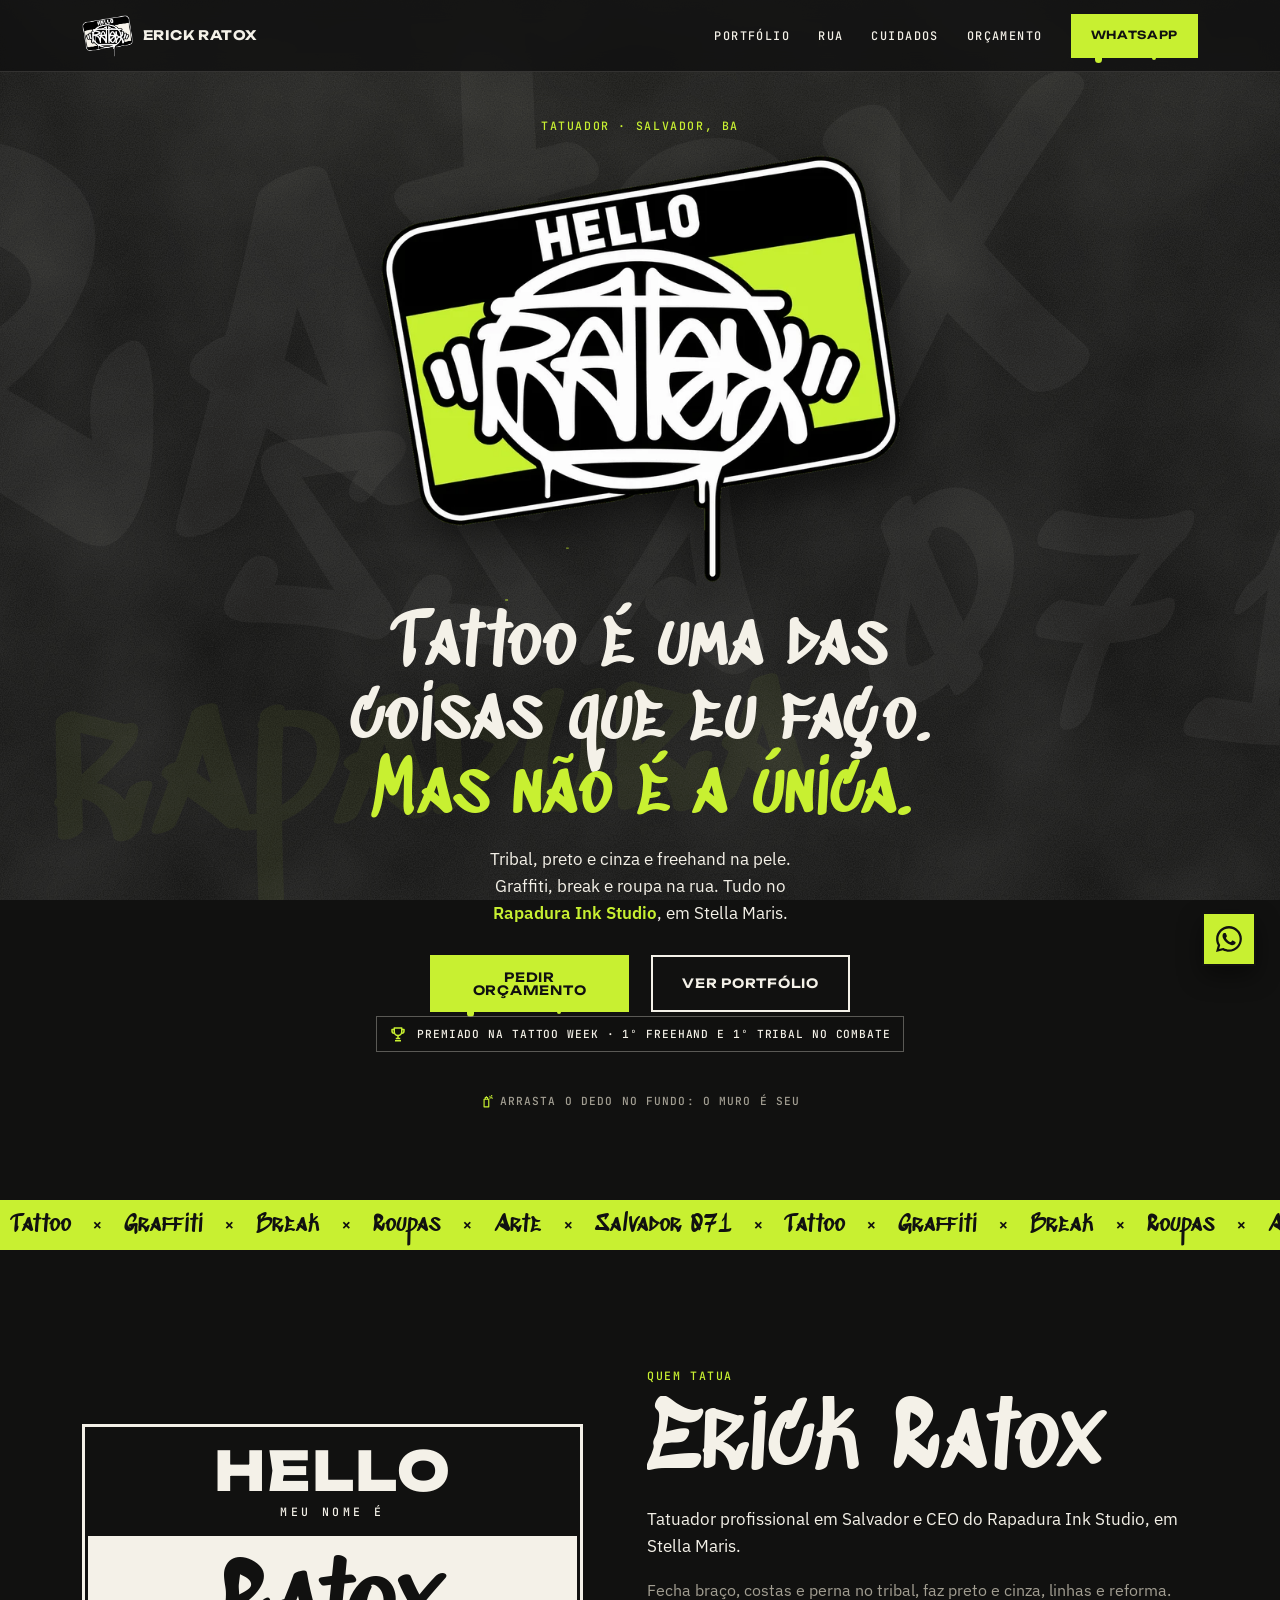
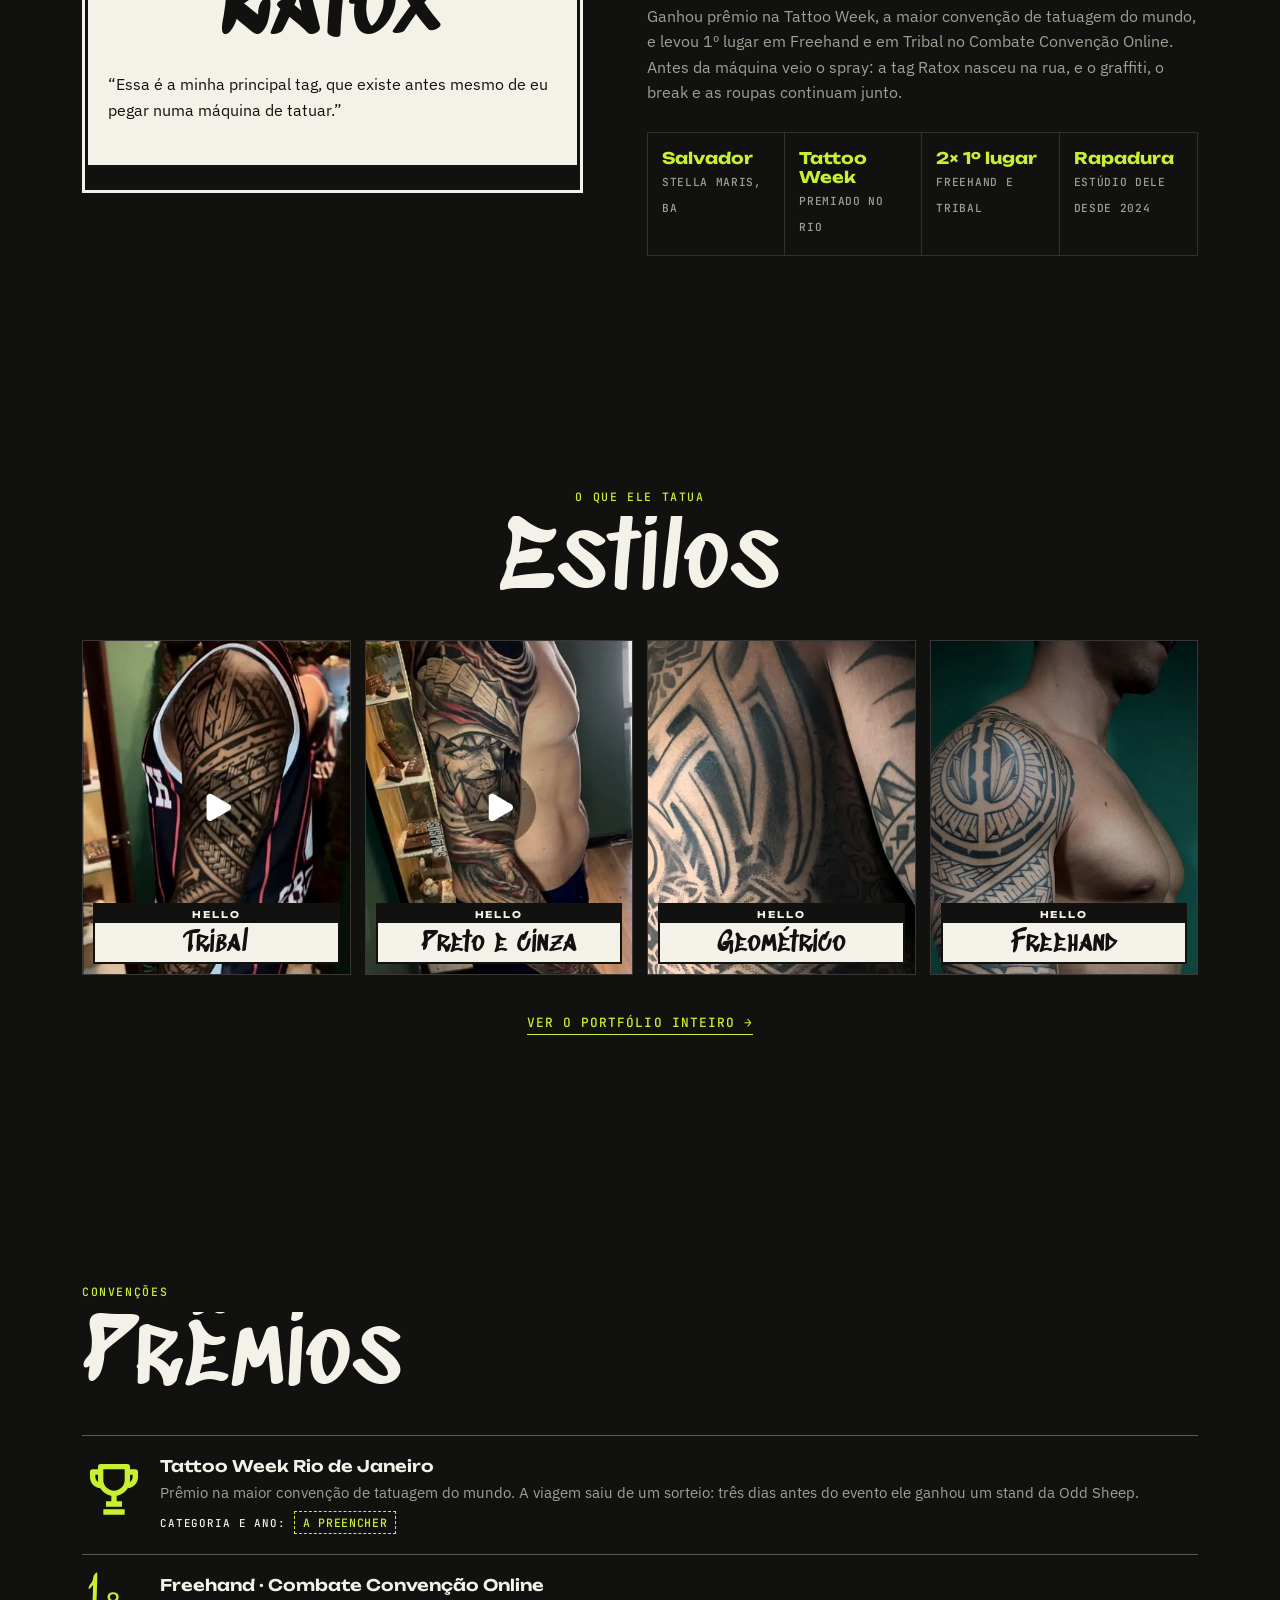
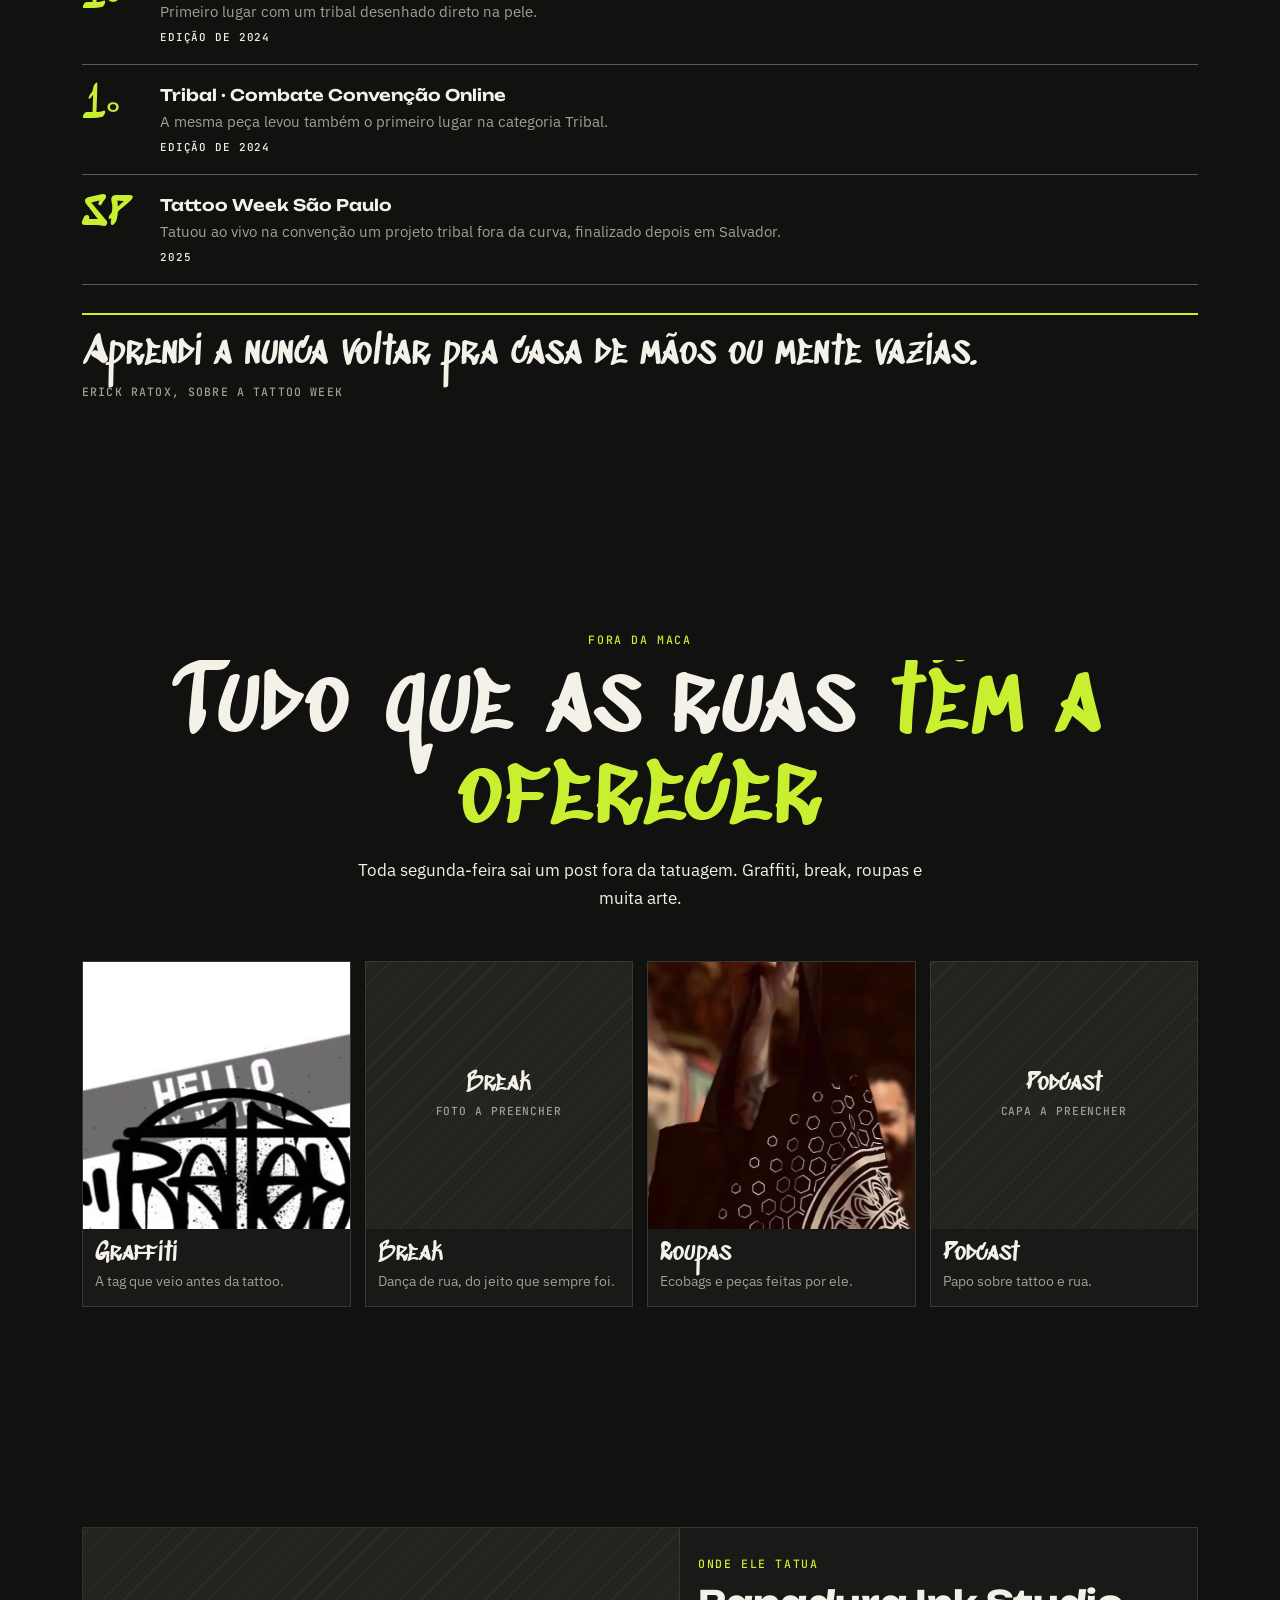
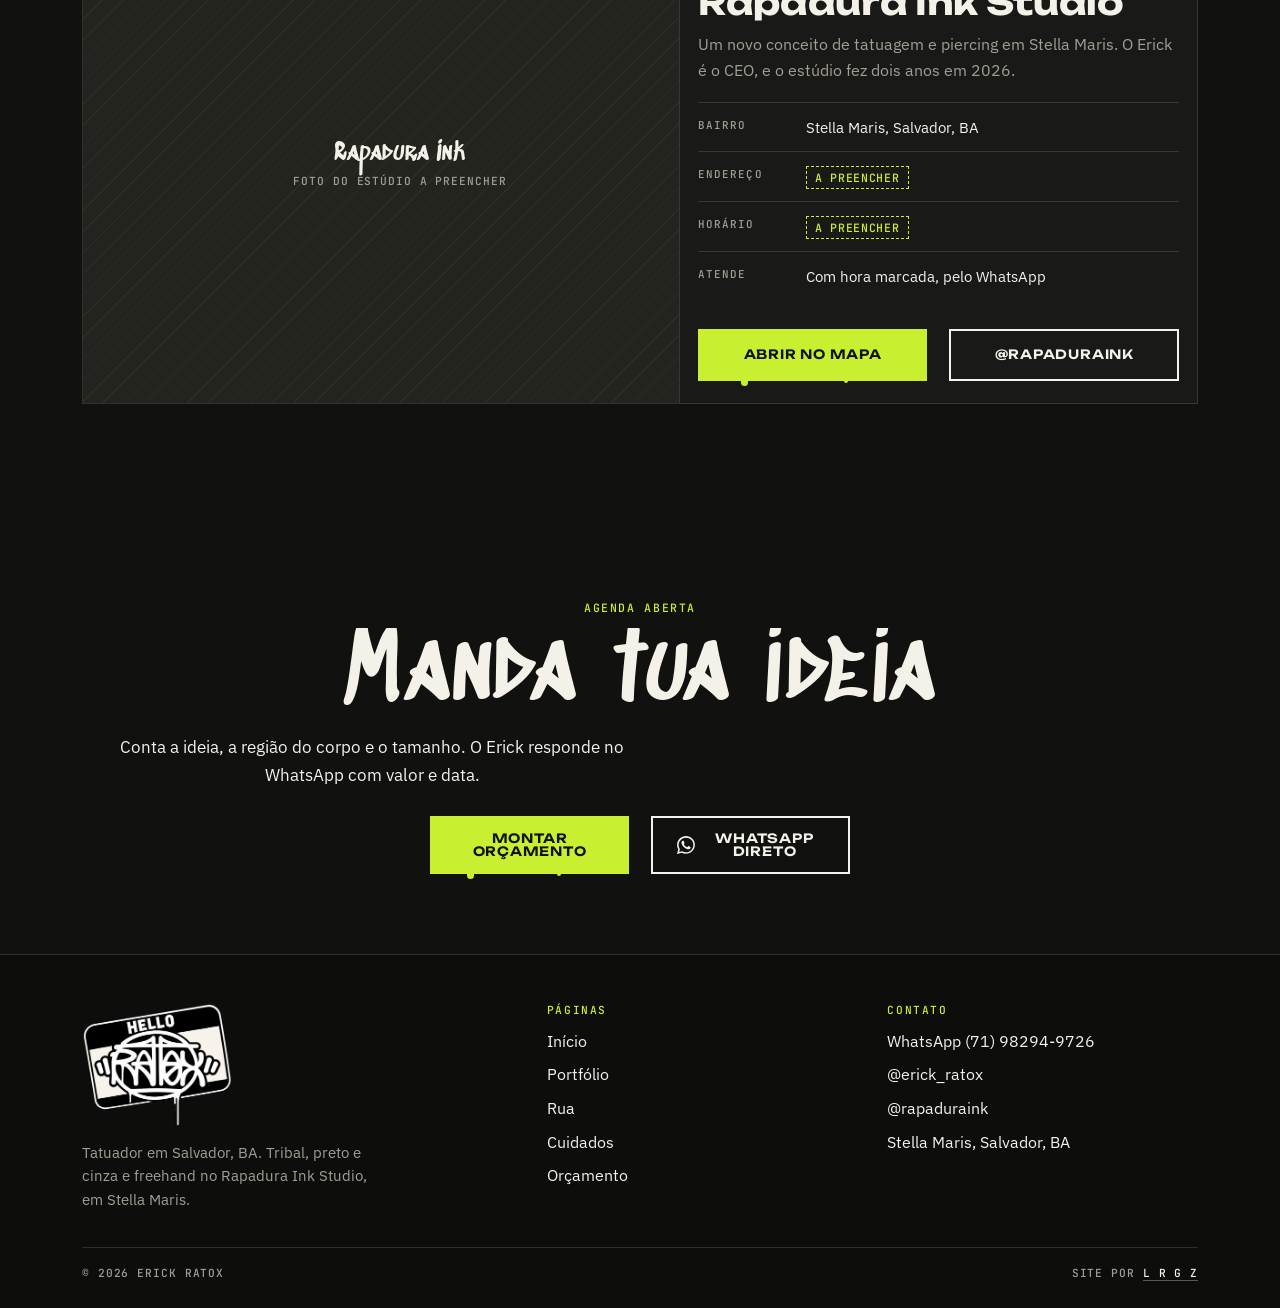
==== index.html @ e97fbb16 "Prévia do site do Erick Ratox Identidade street (asfalto, cal e verde-ácido), logo Hello Ratox em ad" ====
<!DOCTYPE html>
<html lang="pt-BR">
<head>
  <meta charset="UTF-8">
  <meta name="viewport" content="width=device-width, initial-scale=1, viewport-fit=cover">
  <title>Erick Ratox | Tatuador em Salvador, BA</title>
  <meta name="description" content="Erick Ratox tatua tribal, preto e cinza e freehand no Rapadura Ink Studio, em Stella Maris, Salvador. Premiado na Tattoo Week. Graffiti, break e roupas também.">
  <meta name="theme-color" content="#111110">
  <link rel="canonical" href="https://azeugral.github.io/erick-ratox/">
  <meta property="og:type" content="website">
  <meta property="og:title" content="Erick Ratox | Tatuador em Salvador, BA">
  <meta property="og:description" content="Erick Ratox tatua tribal, preto e cinza e freehand no Rapadura Ink Studio, em Stella Maris, Salvador. Premiado na Tattoo Week. Graffiti, break e roupas também.">
  <meta property="og:url" content="https://azeugral.github.io/erick-ratox/">
  <meta property="og:image" content="https://azeugral.github.io/erick-ratox/assets/img/og.jpg">
  <meta property="og:locale" content="pt_BR">
  <meta name="twitter:card" content="summary_large_image">
  <link rel="icon" href="favicon.ico" sizes="any">
  <link rel="icon" href="favicon-32.png" type="image/png" sizes="32x32">
  <link rel="apple-touch-icon" href="apple-touch-icon.png">
  <link rel="manifest" href="manifest.webmanifest">
  <link rel="preconnect" href="https://fonts.googleapis.com">
  <link rel="preconnect" href="https://fonts.gstatic.com" crossorigin>
  <link href="https://fonts.googleapis.com/css2?family=Sedgwick+Ave+Display&family=Unbounded:wght@600;700;800&family=IBM+Plex+Sans:wght@400;500;600&family=JetBrains+Mono:wght@500;700&display=swap" rel="stylesheet">
  <link rel="stylesheet" href="css/style.css?v=20261008">
  <script type="application/ld+json">
  {
    "@context": "https://schema.org",
    "@type": "TattooParlor",
    "name": "Erick Ratox",
    "description": "Tatuador em Salvador, BA. Tribal, preto e cinza, linhas e freehand. Premiado na Tattoo Week.",
    "url": "https://azeugral.github.io/erick-ratox/",
    "image": "https://azeugral.github.io/erick-ratox/assets/img/og.jpg",
    "telephone": "+55 71 98294-9726",
    "address": { "@type": "PostalAddress", "addressLocality": "Salvador", "addressRegion": "BA", "addressCountry": "BR", "streetAddress": "Stella Maris" },
    "areaServed": "Salvador",
    "priceRange": "$$",
    "knowsAbout": ["tatuagem tribal", "tatuagem preto e cinza", "tatuagem freehand", "graffiti"],
    "sameAs": ["https://www.instagram.com/erick_ratox/", "https://www.instagram.com/rapaduraink/"]
  }
  </script>
</head>
<body>
<a class="skip" href="#conteudo">Pular para o conteúdo</a>
<div class="muro" aria-hidden="true">
  <span class="muro__ghost muro__ghost--1">Ratox</span>
  <span class="muro__ghost muro__ghost--2">SSA 071</span>
  <span class="muro__ghost muro__ghost--3">rapadura</span>
  <canvas class="muro__spray"></canvas>
</div>
<header class="header">
  <div class="wrap">
    <a class="brand" href="index.html" aria-label="Erick Ratox, início">
      <img src="assets/img/logo-ratox-660.webp" alt="" width="51" height="42">
      <span class="brand__name">Erick Ratox</span>
    </a>
    <nav class="nav" aria-label="Principal">
        <a class="nav__link" href="portfolio.html">Portfólio</a>
        <a class="nav__link" href="rua.html">Rua</a>
        <a class="nav__link" href="cuidados.html">Cuidados</a>
        <a class="nav__link" href="orcamento.html">Orçamento</a>
      <a class="btn" data-wa href="#">WhatsApp</a>
    </nav>
    <button class="nav-toggle" type="button" aria-expanded="false" aria-controls="menu">
      <span class="nav-toggle__label">Menu</span><span class="nav-toggle__bars" aria-hidden="true"></span>
    </button>
  </div>
</header>
<div class="menu" id="menu">
  <nav aria-label="Menu">
    <ul class="menu__list">
      <li><a class="menu__link" href="index.html">Início</a></li>
      <li><a class="menu__link" href="portfolio.html">Portfólio</a></li>
      <li><a class="menu__link" href="rua.html">Rua</a></li>
      <li><a class="menu__link" href="cuidados.html">Cuidados</a></li>
      <li><a class="menu__link" href="orcamento.html">Orçamento</a></li>
    </ul>
  </nav>
  <div class="menu__foot">
    <a class="btn btn--block" data-wa href="#"><svg viewBox="0 0 24 24" fill="currentColor" aria-hidden="true"><path d="M17.5 14.4c-.3-.1-1.8-.9-2-1-.3-.1-.5-.1-.7.1-.2.3-.8 1-.9 1.2-.2.2-.3.2-.6.1-.3-.1-1.3-.5-2.4-1.5-.9-.8-1.5-1.8-1.7-2.1-.2-.3 0-.5.1-.6l.4-.5c.2-.2.2-.3.3-.5.1-.2 0-.4 0-.5l-.9-2.2c-.2-.6-.5-.5-.7-.5h-.6c-.2 0-.5.1-.8.4-.3.3-1 1-1 2.5s1.1 2.9 1.2 3.1c.1.2 2.1 3.2 5.1 4.5.7.3 1.3.5 1.7.6.7.2 1.4.2 1.9.1.6-.1 1.8-.7 2-1.4.2-.7.2-1.3.2-1.4-.1-.1-.3-.2-.6-.3M12 21.8c-1.8 0-3.5-.5-5-1.4l-.4-.2-3.7 1 1-3.6-.2-.4c-1-1.6-1.5-3.3-1.5-5.2C2.2 6.6 6.6 2.2 12 2.2c2.6 0 5.1 1 6.9 2.9 1.8 1.8 2.9 4.3 2.9 6.9 0 5.4-4.4 9.8-9.8 9.8M20.4 3.6C18.2 1.3 15.2 0 12 0 5.5 0 .1 5.3.1 11.9c0 2.1.5 4.1 1.6 5.9L0 24l6.3-1.7c1.7.9 3.7 1.4 5.7 1.4 6.6 0 11.9-5.3 11.9-11.9 0-3.2-1.2-6.2-3.5-8.2"/></svg> Chamar no WhatsApp</a>
    <a href="https://www.instagram.com/erick_ratox/" target="_blank" rel="noopener">@erick_ratox</a>
    <a href="https://www.instagram.com/rapaduraink/" target="_blank" rel="noopener">@rapaduraink · Stella Maris, Salvador</a>
  </div>
</div>
<main id="conteudo">
<section class="hero">
  <div class="wrap">
    <p class="label fade-up">Tatuador · Salvador, BA</p>
    <h1 class="hero__logo slap">
      <img src="assets/img/logo-ratox-acid-660.webp" srcset="assets/img/logo-ratox-acid-660.webp 660w, assets/img/logo-ratox-acid.webp 1318w" sizes="(min-width: 600px) 520px, 92vw" alt="Hello, Ratox: Erick Ratox, tatuador em Salvador" width="660" height="545" fetchpriority="high">
    </h1>
    <p class="hero__tag fade-up d1">Tattoo é uma das coisas que eu faço. <span class="acido">Mas não é a única.</span></p>
    <p class="hero__sub fade-up d2">Tribal, preto e cinza e freehand na pele. Graffiti, break e roupa na rua. Tudo no <strong>Rapadura Ink Studio</strong>, em Stella Maris.</p>
    <div class="btns fade-up d3">
      <a class="btn" href="orcamento.html">Pedir orçamento</a>
      <a class="btn btn--ghost" href="portfolio.html">Ver portfólio</a>
    </div>
    <div class="fade-up d4">
      <p class="selo"><svg viewBox="0 0 24 24" fill="none" stroke="currentColor" stroke-width="2" stroke-linejoin="round" aria-hidden="true"><path d="M7 4h10v5a5 5 0 0 1-10 0V4z"/><path d="M7 6H4v2a3 3 0 0 0 3 3M17 6h3v2a3 3 0 0 1-3 3M12 14v4M8 21h8M9 18h6"/></svg> Premiado na Tattoo Week · 1º Freehand e 1º Tribal no Combate</p>
      <p class="hero__hint"><svg viewBox="0 0 24 24" fill="none" stroke="currentColor" stroke-width="2" stroke-linejoin="round" aria-hidden="true"><rect x="7" y="9" width="8" height="13"/><path d="M9 9V6h4v3M11 6V4"/><path d="M17 4h.01M20 3h.01M19 6h.01M21 7h.01M17 7h.01" stroke-linecap="round" stroke-width="2.4"/></svg>Arrasta o dedo no fundo: o muro é seu</p>
    </div>
  </div>
</section>

<div class="fita" aria-hidden="true">
  <div class="fita__track">
    <span class="fita__item">Tattoo</span><span class="fita__item">Graffiti</span><span class="fita__item">Break</span><span class="fita__item">Roupas</span><span class="fita__item">Arte</span><span class="fita__item">Salvador 071</span>
    <span class="fita__item">Tattoo</span><span class="fita__item">Graffiti</span><span class="fita__item">Break</span><span class="fita__item">Roupas</span><span class="fita__item">Arte</span><span class="fita__item">Salvador 071</span>
  </div>
</div>

<section class="section" id="sobre">
  <div class="wrap bio">
    <div class="hello reveal-slap">
      <div class="hello__top"><strong>HELLO</strong><span>meu nome é</span></div>
      <div class="hello__name">Ratox</div>
      <div class="hello__body">
        <p>“Essa é a minha principal tag, que existe antes mesmo de eu pegar numa máquina de tatuar.”</p>
      </div>
      <div class="hello__foot"></div>
    </div>
    <div class="bio__text">
      <p class="label">Quem tatua</p>
      <h2 class="h-tag spray-in">Erick Ratox</h2>
      <p class="lead" style="margin-top:18px">Tatuador profissional em Salvador e CEO do Rapadura Ink Studio, em Stella Maris.</p>
      <p class="muted">Fecha braço, costas e perna no tribal, faz preto e cinza, linhas e reforma. Ganhou prêmio na Tattoo Week, a maior convenção de tatuagem do mundo, e levou 1º lugar em Freehand e em Tribal no Combate Convenção Online. Antes da máquina veio o spray: a tag Ratox nasceu na rua, e o graffiti, o break e as roupas continuam junto.</p>
      <div class="fatos">
        <div class="fato"><b>Salvador</b><span>Stella Maris, BA</span></div>
        <div class="fato"><b>Tattoo Week</b><span>Premiado no Rio</span></div>
        <div class="fato"><b>2× 1º lugar</b><span>Freehand e Tribal</span></div>
        <div class="fato"><b>Rapadura</b><span>Estúdio dele desde 2024</span></div>
      </div>
    </div>
  </div>
</section>

<section class="section" id="estilos">
  <div class="wrap">
    <div class="sec-head center">
      <p class="label">O que ele tatua</p>
      <h2 class="h-tag spray-in">Estilos</h2>
    </div>
    <div class="grid grid--2 grid--md-4">
      <a class="estilo reveal-slap" href="portfolio.html?estilo=tribal">
        <div class="estilo__img"><img src="assets/img/port/braco-tribal.webp" alt="Fechamento de braço tribal em pele preta" loading="lazy" width="361" height="640"></div>
        <div class="estilo__tag"><small>HELLO</small><span>Tribal</span></div>
      </a>
      <a class="estilo reveal-slap" href="portfolio.html?estilo=preto-cinza">
        <div class="estilo__img"><img src="assets/img/port/berserk.webp" alt="Tatuagem preto e cinza inspirada em Berserk" loading="lazy" width="360" height="640"></div>
        <div class="estilo__tag"><small>HELLO</small><span>Preto e cinza</span></div>
      </a>
      <a class="estilo reveal-slap" href="portfolio.html?estilo=linhas">
        <div class="estilo__img"><img src="assets/img/port/costas-geometrico.webp" alt="Fechamento de costas geométrico" loading="lazy" width="640" height="640"></div>
        <div class="estilo__tag"><small>HELLO</small><span>Geométrico</span></div>
      </a>
      <a class="estilo reveal-slap" href="portfolio.html?estilo=freehand">
        <div class="estilo__img"><img src="assets/img/port/tribal-premiado.webp" alt="Tribal freehand premiado no Combate Convenção Online" loading="lazy" width="640" height="640"></div>
        <div class="estilo__tag"><small>HELLO</small><span>Freehand</span></div>
      </a>
    </div>
    <p class="center" style="margin-top:34px"><a class="link-arrow" href="portfolio.html">Ver o portfólio inteiro →</a></p>
  </div>
</section>

<section class="section" id="premios">
  <div class="wrap">
    <div class="sec-head">
      <p class="label">Convenções</p>
      <h2 class="h-tag spray-in">Prêmios</h2>
    </div>
    <ul class="premios">
      <li class="premio reveal">
        <span class="premio__pos"><svg viewBox="0 0 24 24" fill="none" stroke="currentColor" stroke-width="2" stroke-linejoin="round" aria-hidden="true"><path d="M7 4h10v5a5 5 0 0 1-10 0V4z"/><path d="M7 6H4v2a3 3 0 0 0 3 3M17 6h3v2a3 3 0 0 1-3 3M12 14v4M8 21h8M9 18h6"/></svg></span>
        <div>
          <h3>Tattoo Week Rio de Janeiro</h3>
          <p>Prêmio na maior convenção de tatuagem do mundo. A viagem saiu de um sorteio: três dias antes do evento ele ganhou um stand da Odd Sheep.</p>
          <span class="meta">Categoria e ano: <span class="preencher">a preencher</span></span>
        </div>
      </li>
      <li class="premio reveal">
        <span class="premio__pos">1<small>º</small></span>
        <div>
          <h3>Freehand · Combate Convenção Online</h3>
          <p>Primeiro lugar com um tribal desenhado direto na pele.</p>
          <span class="meta">Edição de 2024</span>
        </div>
      </li>
      <li class="premio reveal">
        <span class="premio__pos">1<small>º</small></span>
        <div>
          <h3>Tribal · Combate Convenção Online</h3>
          <p>A mesma peça levou também o primeiro lugar na categoria Tribal.</p>
          <span class="meta">Edição de 2024</span>
        </div>
      </li>
      <li class="premio reveal">
        <span class="premio__pos">SP</span>
        <div>
          <h3>Tattoo Week São Paulo</h3>
          <p>Tatuou ao vivo na convenção um projeto tribal fora da curva, finalizado depois em Salvador.</p>
          <span class="meta">2025</span>
        </div>
      </li>
    </ul>
    <blockquote class="quote reveal">
      Aprendi a nunca voltar pra casa de mãos ou mente vazias.
      <cite>Erick Ratox, sobre a Tattoo Week</cite>
    </blockquote>
  </div>
</section>

<section class="section" id="rua">
  <div class="wrap">
    <div class="sec-head center">
      <p class="label">Fora da maca</p>
      <h2 class="h-tag spray-in">Tudo que as ruas <span class="acido">têm a oferecer</span></h2>
      <p class="lead">Toda segunda-feira sai um post fora da tatuagem. Graffiti, break, roupas e muita arte.</p>
    </div>
    <div class="grid grid--2 grid--md-4">
      <a class="rua-card reveal-slap" href="rua.html#graffiti">
        <div class="rua-card__img"><img src="assets/img/port/tag.webp" alt="Tag Ratox em spray preto" loading="lazy" width="397" height="397"></div>
        <div class="rua-card__body"><h3>Graffiti</h3><p>A tag que veio antes da tattoo.</p></div>
      </a>
      <a class="rua-card reveal-slap" href="rua.html#break">
        <div class="rua-card__img"><div class="ph"><b>Break</b>foto a preencher</div></div>
        <div class="rua-card__body"><h3>Break</h3><p>Dança de rua, do jeito que sempre foi.</p></div>
      </a>
      <a class="rua-card reveal-slap" href="rua.html#roupas">
        <div class="rua-card__img"><img src="assets/img/port/ecobag.webp" alt="Ecobag produzida pelo Erick Ratox" loading="lazy" width="640" height="639"></div>
        <div class="rua-card__body"><h3>Roupas</h3><p>Ecobags e peças feitas por ele.</p></div>
      </a>
      <a class="rua-card reveal-slap" href="rua.html#podcast">
        <div class="rua-card__img"><div class="ph"><b>Podcast</b>capa a preencher</div></div>
        <div class="rua-card__body"><h3>Podcast</h3><p>Papo sobre tattoo e rua.</p></div>
      </a>
    </div>
  </div>
</section>

<section class="section" id="estudio">
  <div class="wrap estudio">
    <div class="estudio__media reveal">
      <div class="ph"><b>Rapadura Ink</b>foto do estúdio a preencher</div>
    </div>
    <div class="estudio__card reveal">
      <p class="label">Onde ele tatua</p>
      <h2 class="h-title">Rapadura Ink Studio</h2>
      <p class="muted" style="margin-top:10px">Um novo conceito de tatuagem e piercing em Stella Maris. O Erick é o CEO, e o estúdio fez dois anos em 2026.</p>
      <ul class="info-list">
        <li><span>Bairro</span><span>Stella Maris, Salvador, BA</span></li>
        <li><span>Endereço</span><span><span class="preencher">a preencher</span></span></li>
        <li><span>Horário</span><span><span class="preencher">a preencher</span></span></li>
        <li><span>Atende</span><span>Com hora marcada, pelo WhatsApp</span></li>
      </ul>
      <div class="btns">
        <a class="btn" href="https://www.google.com/maps/search/?api=1&amp;query=Rapadura+Ink+Studio+Stella+Maris+Salvador" target="_blank" rel="noopener">Abrir no mapa</a>
        <a class="btn btn--ghost" href="https://www.instagram.com/rapaduraink/" target="_blank" rel="noopener">@rapaduraink</a>
      </div>
    </div>
  </div>
</section>

<section class="cta">
  <div class="wrap">
    <p class="label">Agenda aberta</p>
    <h2 class="h-tag spray-in">Manda tua ideia</h2>
    <p class="lead">Conta a ideia, a região do corpo e o tamanho. O Erick responde no WhatsApp com valor e data.</p>
    <div class="btns">
      <a class="btn" href="orcamento.html">Montar orçamento</a>
      <a class="btn btn--ghost" data-wa href="#"><svg viewBox="0 0 24 24" fill="currentColor" aria-hidden="true"><path d="M17.5 14.4c-.3-.1-1.8-.9-2-1-.3-.1-.5-.1-.7.1-.2.3-.8 1-.9 1.2-.2.2-.3.2-.6.1-.3-.1-1.3-.5-2.4-1.5-.9-.8-1.5-1.8-1.7-2.1-.2-.3 0-.5.1-.6l.4-.5c.2-.2.2-.3.3-.5.1-.2 0-.4 0-.5l-.9-2.2c-.2-.6-.5-.5-.7-.5h-.6c-.2 0-.5.1-.8.4-.3.3-1 1-1 2.5s1.1 2.9 1.2 3.1c.1.2 2.1 3.2 5.1 4.5.7.3 1.3.5 1.7.6.7.2 1.4.2 1.9.1.6-.1 1.8-.7 2-1.4.2-.7.2-1.3.2-1.4-.1-.1-.3-.2-.6-.3M12 21.8c-1.8 0-3.5-.5-5-1.4l-.4-.2-3.7 1 1-3.6-.2-.4c-1-1.6-1.5-3.3-1.5-5.2C2.2 6.6 6.6 2.2 12 2.2c2.6 0 5.1 1 6.9 2.9 1.8 1.8 2.9 4.3 2.9 6.9 0 5.4-4.4 9.8-9.8 9.8M20.4 3.6C18.2 1.3 15.2 0 12 0 5.5 0 .1 5.3.1 11.9c0 2.1.5 4.1 1.6 5.9L0 24l6.3-1.7c1.7.9 3.7 1.4 5.7 1.4 6.6 0 11.9-5.3 11.9-11.9 0-3.2-1.2-6.2-3.5-8.2"/></svg> WhatsApp direto</a>
    </div>
  </div>
</section>
</main>
<footer class="footer">
  <div class="wrap">
    <div class="footer__grid">
      <div class="footer__brand">
        <img src="assets/img/logo-ratox-660.webp" alt="Hello Ratox" width="150" height="124" loading="lazy">
        <p>Tatuador em Salvador, BA. Tribal, preto e cinza e freehand no Rapadura Ink Studio, em Stella Maris.</p>
      </div>
      <div>
        <h4>Páginas</h4>
        <ul>
          <li><a href="index.html">Início</a></li>
          <li><a href="portfolio.html">Portfólio</a></li>
          <li><a href="rua.html">Rua</a></li>
          <li><a href="cuidados.html">Cuidados</a></li>
          <li><a href="orcamento.html">Orçamento</a></li>
        </ul>
      </div>
      <div>
        <h4>Contato</h4>
        <ul>
          <li><a data-wa href="#">WhatsApp (71) 98294-9726</a></li>
          <li><a href="https://www.instagram.com/erick_ratox/" target="_blank" rel="noopener">@erick_ratox</a></li>
          <li><a href="https://www.instagram.com/rapaduraink/" target="_blank" rel="noopener">@rapaduraink</a></li>
          <li>Stella Maris, Salvador, BA</li>
        </ul>
      </div>
    </div>
    <div class="footer__bottom">
      <span>© <span data-ano>2026</span> Erick Ratox</span>
      <span>Site por <a href="https://lrgz.com.br" target="_blank" rel="noopener">L R G Z</a></span>
    </div>
  </div>
</footer>
<a class="wa-float" data-wa href="#" aria-label="Chamar o Erick no WhatsApp"><svg viewBox="0 0 24 24" fill="currentColor" aria-hidden="true"><path d="M17.5 14.4c-.3-.1-1.8-.9-2-1-.3-.1-.5-.1-.7.1-.2.3-.8 1-.9 1.2-.2.2-.3.2-.6.1-.3-.1-1.3-.5-2.4-1.5-.9-.8-1.5-1.8-1.7-2.1-.2-.3 0-.5.1-.6l.4-.5c.2-.2.2-.3.3-.5.1-.2 0-.4 0-.5l-.9-2.2c-.2-.6-.5-.5-.7-.5h-.6c-.2 0-.5.1-.8.4-.3.3-1 1-1 2.5s1.1 2.9 1.2 3.1c.1.2 2.1 3.2 5.1 4.5.7.3 1.3.5 1.7.6.7.2 1.4.2 1.9.1.6-.1 1.8-.7 2-1.4.2-.7.2-1.3.2-1.4-.1-.1-.3-.2-.6-.3M12 21.8c-1.8 0-3.5-.5-5-1.4l-.4-.2-3.7 1 1-3.6-.2-.4c-1-1.6-1.5-3.3-1.5-5.2C2.2 6.6 6.6 2.2 12 2.2c2.6 0 5.1 1 6.9 2.9 1.8 1.8 2.9 4.3 2.9 6.9 0 5.4-4.4 9.8-9.8 9.8M20.4 3.6C18.2 1.3 15.2 0 12 0 5.5 0 .1 5.3.1 11.9c0 2.1.5 4.1 1.6 5.9L0 24l6.3-1.7c1.7.9 3.7 1.4 5.7 1.4 6.6 0 11.9-5.3 11.9-11.9 0-3.2-1.2-6.2-3.5-8.2"/></svg></a>
<script src="js/main.js?v=20261008" defer></script>
</body>
</html>
---- css/style.css ----
/* ERICK RATOX  -  estilos (mobile first, sem dependências) */

/* ---------- Tokens ---------- */
:root {
  --asfalto: #111110;
  --asfalto-2: #191917;
  --asfalto-3: #23231f;
  --cal: #f4f1e8;
  --cinza: #a29e92;
  --acido: #c8f031;
  --acido-escuro: #9fc21a;
  --linha: rgba(244, 241, 232, 0.14);
  --linha-forte: rgba(244, 241, 232, 0.32);

  --f-tag: "Sedgwick Ave Display", "Unbounded", system-ui, sans-serif;
  --f-titulo: "Unbounded", system-ui, sans-serif;
  --f-corpo: "IBM Plex Sans", system-ui, -apple-system, "Segoe UI", sans-serif;
  --f-mono: "JetBrains Mono", ui-monospace, "SFMono-Regular", Menlo, monospace;

  --ease: cubic-bezier(.16, .84, .32, 1);
  --ease-slap: cubic-bezier(.34, 1.56, .64, 1);
  --gutter: 16px;
  --max: 1180px;
  --header-h: 64px;
}

/* ---------- Base ---------- */
*, *::before, *::after { box-sizing: border-box; }
html { -webkit-text-size-adjust: 100%; scroll-behavior: smooth; scroll-padding-top: calc(var(--header-h) + 12px); }
body {
  margin: 0;
  background: var(--asfalto);
  color: var(--cal);
  font: 400 1rem/1.6 var(--f-corpo);
  overflow-x: hidden;
  -webkit-font-smoothing: antialiased;
}
img { display: block; max-width: 100%; height: auto; }
a { color: inherit; }
button { font: inherit; color: inherit; }
::selection { background: var(--acido); color: var(--asfalto); }
:focus-visible { outline: 2px solid var(--acido); outline-offset: 3px; }
.sr-only { position: absolute; width: 1px; height: 1px; padding: 0; margin: -1px; overflow: hidden; clip: rect(0 0 0 0); white-space: nowrap; border: 0; }
.skip { position: absolute; left: 12px; top: -60px; z-index: 100; background: var(--acido); color: var(--asfalto); padding: 10px 14px; font: 600 .8rem var(--f-mono); text-decoration: none; transition: top .3s var(--ease); }
.skip:focus { top: 12px; }

/* ---------- O muro: fundo único da página inteira ---------- */
.muro {
  position: fixed; inset: 0; z-index: -1; pointer-events: none; overflow: hidden;
  background-color: var(--asfalto);
  background-image:
    url("data:image/svg+xml,%3Csvg xmlns='http://www.w3.org/2000/svg' width='220' height='220'%3E%3Cfilter id='n'%3E%3CfeTurbulence type='fractalNoise' baseFrequency='.85' numOctaves='3' stitchTiles='stitch'/%3E%3CfeColorMatrix values='0 0 0 0 1 0 0 0 0 1 0 0 0 0 1 0 0 0 .09 0'/%3E%3C/filter%3E%3Crect width='100%25' height='100%25' filter='url(%23n)'/%3E%3C/svg%3E"),
    url("data:image/svg+xml,%3Csvg xmlns='http://www.w3.org/2000/svg' width='900' height='900'%3E%3Cfilter id='m'%3E%3CfeTurbulence type='fractalNoise' baseFrequency='.006' numOctaves='4' seed='7'/%3E%3CfeColorMatrix values='0 0 0 0 1 0 0 0 0 1 0 0 0 0 .95 0 0 0 .11 -.02'/%3E%3C/filter%3E%3Crect width='100%25' height='100%25' filter='url(%23m)'/%3E%3C/svg%3E"),
    radial-gradient(120% 70% at 50% 0%, #1d1d1a 0%, transparent 60%);
  background-size: 220px 220px, 900px 900px, 100% 100%;
}
/* tags apagadas no muro: ficam quase invisíveis, como parede repintada */
.muro__ghost {
  position: absolute; font-family: var(--f-tag); color: var(--cal); opacity: .045;
  white-space: nowrap; line-height: 1; user-select: none;
}
.muro__ghost--1 { font-size: 44vw; top: 6vh; left: -10vw; transform: rotate(-8deg); }
.muro__ghost--2 { font-size: 22vw; top: 52vh; right: -6vw; transform: rotate(6deg); }
.muro__ghost--3 { font-size: 16vw; bottom: 4vh; left: 4vw; transform: rotate(-3deg); color: var(--acido); opacity: .05; }
.muro__spray { position: absolute; inset: 0; width: 100%; height: 100%; }

/* ---------- Layout ---------- */
.wrap { width: 100%; max-width: var(--max); margin: 0 auto; padding: 0 var(--gutter); }
.section { padding: 72px 0; position: relative; }
.section--tight { padding: 48px 0; }
.center { text-align: center; }
.stack > * + * { margin-top: 16px; }

/* ---------- Tipografia ---------- */
.label {
  display: inline-block; margin: 0 0 12px;
  font: 500 .72rem/1.3 var(--f-mono); letter-spacing: .14em; text-transform: uppercase;
  color: var(--acido);
}
.label--cal { color: var(--cinza); }
.h-tag {
  margin: 0; font-family: var(--f-tag); font-weight: 400;
  font-size: clamp(2.7rem, 12.5vw, 6rem); line-height: .95; letter-spacing: .01em;
  color: var(--cal);
}
.h-tag .acido { color: var(--acido); }
.h-title {
  margin: 0; font: 700 clamp(1.35rem, 5.6vw, 2.1rem)/1.15 var(--f-titulo); letter-spacing: -.01em;
}
.h-card { margin: 0; font: 600 1.02rem/1.25 var(--f-titulo); }
.lead { font-size: 1.08rem; color: var(--cal); max-width: 58ch; }
.muted { color: var(--cinza); }
.center .lead { margin-left: auto; margin-right: auto; }
p { margin: 0 0 1em; }
.preencher {
  display: inline-block; padding: 2px 8px; border: 1px dashed var(--acido);
  font: 500 .72rem/1.5 var(--f-mono); letter-spacing: .06em; text-transform: uppercase; color: var(--acido);
}

/* ---------- Botões: retos, com escorrido de tinta ---------- */
.btn {
  --c: var(--acido); --t: var(--asfalto);
  position: relative; display: inline-flex; align-items: center; justify-content: center; gap: 10px;
  min-height: 52px; padding: 14px 24px;
  background: var(--c); color: var(--t); border: 2px solid var(--c); border-radius: 0;
  font: 600 .8rem/1 var(--f-titulo); letter-spacing: .06em; text-transform: uppercase; text-decoration: none;
  cursor: pointer; isolation: isolate;
  transition: transform .32s var(--ease), background-color .32s var(--ease), color .32s var(--ease);
  -webkit-tap-highlight-color: transparent;
}
.btn::before, .btn::after {
  content: ""; position: absolute; top: 100%; background: var(--c); border-radius: 0 0 6px 6px;
  transition: height .45s var(--ease); pointer-events: none;
}
.btn::before { left: 18%; width: 7px; height: 7px; }
.btn::after { left: 64%; width: 4px; height: 4px; transition-delay: .05s; }
.btn:hover::before, .btn:focus-visible::before { height: 22px; }
.btn:hover::after, .btn:focus-visible::after { height: 13px; }
.btn:active { transform: translateY(2px) scale(.975); }
.btn:active::before { height: 30px; }
.btn--ghost { --c: var(--cal); background: transparent; color: var(--cal); }
.btn--ghost::before, .btn--ghost::after { opacity: 0; }
.btn--ghost:hover::before, .btn--ghost:hover::after, .btn--ghost:focus-visible::before, .btn--ghost:focus-visible::after { opacity: 1; }
.btn--ghost:hover { background: var(--cal); color: var(--asfalto); }
.btn--cal { --c: var(--cal); --t: var(--asfalto); }
.btn--block { width: 100%; }
.btn svg { width: 18px; height: 18px; flex: none; }
.btns { display: flex; flex-direction: column; gap: 22px; margin-top: 28px; }
.btns .btn { width: 100%; }
.link-arrow {
  display: inline-flex; align-items: center; gap: 8px; font: 500 .8rem var(--f-mono); letter-spacing: .08em; text-transform: uppercase;
  color: var(--acido); text-decoration: none; border-bottom: 1px solid currentColor; padding-bottom: 3px;
  transition: gap .3s var(--ease);
}
.link-arrow:hover { gap: 14px; }

/* ---------- Header ---------- */
.header {
  position: sticky; top: 0; z-index: 50; height: var(--header-h);
  background: rgba(17, 17, 16, .82); backdrop-filter: blur(10px); -webkit-backdrop-filter: blur(10px);
  border-bottom: 1px solid var(--linha);
}
.header .wrap { height: 100%; display: flex; align-items: center; justify-content: space-between; gap: 16px; }
.brand { display: flex; align-items: center; gap: 10px; text-decoration: none; }
.brand img { height: 42px; width: auto; transition: transform .4s var(--ease-slap); }
.brand:hover img { transform: rotate(-4deg) scale(1.06); }
.brand__name { font: 700 .82rem/1 var(--f-titulo); letter-spacing: .04em; text-transform: uppercase; }
.nav { display: none; }
.nav-toggle {
  display: inline-flex; align-items: center; gap: 10px; height: 42px; padding: 0 14px;
  background: transparent; border: 1.5px solid var(--linha-forte); border-radius: 0; cursor: pointer;
  font: 500 .74rem var(--f-mono); letter-spacing: .12em; text-transform: uppercase;
  transition: border-color .3s var(--ease), background-color .3s var(--ease), color .3s var(--ease);
}
.nav-toggle__bars { position: relative; width: 18px; height: 10px; }
.nav-toggle__bars::before, .nav-toggle__bars::after {
  content: ""; position: absolute; left: 0; right: 0; height: 2px; background: currentColor;
  transition: transform .35s var(--ease), top .35s var(--ease);
}
.nav-toggle__bars::before { top: 0; }
.nav-toggle__bars::after { top: 8px; }
.menu-open .nav-toggle { background: var(--asfalto); color: var(--cal); border-color: var(--asfalto); }
.menu-open .nav-toggle__bars::before { top: 4px; transform: rotate(45deg); }
.menu-open .nav-toggle__bars::after { top: 4px; transform: rotate(-45deg); }

/* Menu mobile: tela cheia em verde-ácido */
.menu {
  position: fixed; inset: 0; z-index: 45; background: var(--acido); color: var(--asfalto);
  padding: calc(var(--header-h) + 28px) var(--gutter) 32px;
  display: flex; flex-direction: column; overflow-y: auto;
  clip-path: inset(0 0 100% 0); visibility: hidden;
  transition: clip-path .55s var(--ease), visibility 0s .55s;
}
.menu-open .menu { clip-path: inset(0 0 0 0); visibility: visible; transition: clip-path .55s var(--ease), visibility 0s; }
.menu-open { overflow: hidden; }
.menu-open .header { background: transparent; border-color: transparent; backdrop-filter: none; -webkit-backdrop-filter: none; }
.menu__list { list-style: none; margin: 0; padding: 0; }
.menu__link {
  display: block; padding: 10px 0; border-bottom: 2px solid rgba(17, 17, 16, .16);
  font: 400 clamp(2.3rem, 12vw, 3.6rem)/1.05 var(--f-tag); text-decoration: none;
  opacity: 0; transform: translateY(18px);
  transition: opacity .4s var(--ease), transform .5s var(--ease), padding-left .3s var(--ease);
}
.menu-open .menu__link { opacity: 1; transform: none; }
.menu-open .menu__list li:nth-child(1) .menu__link { transition-delay: .12s; }
.menu-open .menu__list li:nth-child(2) .menu__link { transition-delay: .17s; }
.menu-open .menu__list li:nth-child(3) .menu__link { transition-delay: .22s; }
.menu-open .menu__list li:nth-child(4) .menu__link { transition-delay: .27s; }
.menu-open .menu__list li:nth-child(5) .menu__link { transition-delay: .32s; }
.menu__link:hover, .menu__link[aria-current="page"] { padding-left: 12px; }
.menu__link[aria-current="page"]::after { content: " ←"; font-family: var(--f-mono); font-size: .4em; vertical-align: middle; }
.menu__foot { margin-top: auto; padding-top: 28px; display: grid; gap: 8px; font: 500 .8rem var(--f-mono); letter-spacing: .06em; }
.menu__foot a { text-decoration: none; }
.menu .btn { --c: var(--asfalto); --t: var(--acido); margin-bottom: 18px; }

/* ---------- Hero ---------- */
.hero { padding: 28px 0 56px; text-align: center; position: relative; }
.hero__logo { margin: 8px auto 0; width: min(92%, 520px); }
.hero__logo img { width: 100%; height: auto; filter: drop-shadow(0 14px 22px rgba(0, 0, 0, .55)); }
.slap { animation: slap .9s var(--ease) both; animation-delay: .15s; }
@keyframes slap {
  0% { opacity: 0; transform: scale(1.7) rotate(-12deg); filter: drop-shadow(0 60px 50px rgba(0, 0, 0, .2)); }
  55% { opacity: 1; transform: scale(.95) rotate(1.5deg); }
  75% { transform: scale(1.02) rotate(-.6deg); }
  100% { opacity: 1; transform: none; }
}
.hero__tag { margin: 26px auto 0; max-width: 14ch; font: 400 clamp(2.2rem, 10.5vw, 4.6rem)/1 var(--f-tag); }
.hero__tag .acido { color: var(--acido); }
.hero__sub { margin: 16px auto 0; max-width: 36ch; font-size: 1.05rem; color: var(--cal); }
.hero__sub strong { color: var(--acido); font-weight: 600; }
.hero .btns { max-width: 420px; margin-left: auto; margin-right: auto; }
.hero__hint { margin: 30px 0 0; font: 500 .7rem var(--f-mono); letter-spacing: .1em; text-transform: uppercase; color: var(--cinza); }
.hero__hint svg { display: inline-block; vertical-align: -3px; width: 14px; height: 14px; margin-right: 6px; color: var(--acido); }
.fade-up { animation: fadeUp .8s var(--ease) both; }
.d1 { animation-delay: .55s; } .d2 { animation-delay: .7s; } .d3 { animation-delay: .85s; } .d4 { animation-delay: 1s; }
@keyframes fadeUp { from { opacity: 0; transform: translateY(16px); } to { opacity: 1; transform: none; } }

/* selo de prêmio */
.selo {
  display: inline-flex; align-items: center; gap: 10px; margin-top: 4px; padding: 8px 12px;
  border: 1px solid var(--linha-forte); background: rgba(17, 17, 16, .6);
  font: 500 .7rem/1.35 var(--f-mono); letter-spacing: .08em; text-transform: uppercase; text-align: left;
}
.selo svg { width: 18px; height: 18px; color: var(--acido); flex: none; }

/* ---------- Faixa (fita) ---------- */
.fita { background: var(--acido); color: var(--asfalto); overflow: hidden; border-block: 2px solid var(--asfalto); }
.fita__track { display: flex; width: max-content; animation: fita 28s linear infinite; }
.fita__item { display: flex; align-items: center; gap: 22px; padding: 13px 11px; font: 400 1.5rem/1 var(--f-tag); white-space: nowrap; }
.fita__item::after { content: "✕"; font: 700 .9rem var(--f-mono); }
@keyframes fita { to { transform: translateX(-50%); } }

/* ---------- Spray reveal (títulos) e slap (cards) ---------- */
.spray-in {
  -webkit-mask-image: linear-gradient(90deg, #000 40%, transparent 60%);
  mask-image: linear-gradient(90deg, #000 40%, transparent 60%);
  -webkit-mask-size: 260% 100%; mask-size: 260% 100%;
  -webkit-mask-position: 100% 0; mask-position: 100% 0;
  filter: blur(6px);
  transition: -webkit-mask-position 1.1s var(--ease), mask-position 1.1s var(--ease), filter .9s var(--ease);
}
.spray-in.is-in { -webkit-mask-position: 0 0; mask-position: 0 0; filter: none; }
.reveal { opacity: 0; transform: translateY(22px); transition: opacity .7s var(--ease), transform .8s var(--ease); }
.reveal.is-in { opacity: 1; transform: none; }
.reveal-slap { opacity: 0; transform: scale(1.12) rotate(-3deg); transition: opacity .45s var(--ease), transform .7s var(--ease-slap); }
.reveal-slap.is-in { opacity: 1; transform: none; }
.reveal-slap:nth-child(2n) { transform: scale(1.12) rotate(3deg); }
.reveal-slap:nth-child(2n).is-in { transform: none; }
.grid > .reveal-slap:nth-child(2) { transition-delay: .06s; }
.grid > .reveal-slap:nth-child(3) { transition-delay: .12s; }
.grid > .reveal-slap:nth-child(4) { transition-delay: .18s; }

/* ---------- Cabeçalho de seção ---------- */
.sec-head { margin-bottom: 32px; }
.sec-head.center { display: flex; flex-direction: column; align-items: center; }
.sec-head p { margin-top: 14px; }

/* ---------- Hello, meu nome é (bio) ---------- */
.hello {
  background: var(--cal); color: var(--asfalto); border: 3px solid var(--asfalto);
  box-shadow: 0 0 0 3px var(--cal); margin: 3px;
}
.hello__top { background: var(--asfalto); color: var(--cal); text-align: center; padding: 14px 16px 12px; }
.hello__top strong { display: block; font: 800 clamp(2rem, 11vw, 3.4rem)/1 var(--f-titulo); letter-spacing: .02em; }
.hello__top span { font: 500 .72rem var(--f-mono); letter-spacing: .3em; text-transform: uppercase; }
.hello__name { padding: 22px 16px 8px; text-align: center; font: 400 clamp(3.4rem, 18vw, 6.4rem)/.95 var(--f-tag); }
.hello__body { padding: 8px 20px 26px; }
.hello__body p { font-size: 1.02rem; }
.hello__foot { background: var(--asfalto); height: 22px; }
.bio { display: grid; gap: 36px; }
.bio__text .lead { margin-bottom: 18px; }
.quote {
  margin: 28px 0 0; padding: 18px 0 0; border-top: 2px solid var(--acido);
  font: 400 clamp(1.6rem, 7vw, 2.4rem)/1.08 var(--f-tag);
}
.quote cite { display: block; margin-top: 10px; font: 500 .72rem var(--f-mono); letter-spacing: .1em; text-transform: uppercase; color: var(--cinza); font-style: normal; }

/* ---------- Fatos rápidos ---------- */
.fatos { display: grid; grid-template-columns: 1fr 1fr; border: 1px solid var(--linha); margin-top: 26px; }
.fato { padding: 16px 14px; border-right: 1px solid var(--linha); border-bottom: 1px solid var(--linha); }
.fato:nth-child(2n) { border-right: 0; }
.fato:nth-last-child(-n+2) { border-bottom: 0; }
.fato b { display: block; font: 700 1rem/1.2 var(--f-titulo); color: var(--acido); }
.fato span { font: 500 .7rem/1.4 var(--f-mono); letter-spacing: .06em; text-transform: uppercase; color: var(--cinza); }

/* ---------- Grade padrão ---------- */
.grid { display: grid; gap: 14px; grid-template-columns: 1fr; }
.grid--2 { grid-template-columns: 1fr 1fr; }

/* ---------- Estilos: adesivos de crachá ---------- */
.estilo { position: relative; background: var(--asfalto-2); border: 1px solid var(--linha); text-decoration: none; display: block; overflow: hidden; }
.estilo__img { aspect-ratio: 4 / 5; overflow: hidden; background: var(--asfalto-3); }
.estilo__img img { width: 100%; height: 100%; object-fit: cover; transition: transform .8s var(--ease), filter .6s var(--ease); filter: grayscale(.15) contrast(1.05); }
.estilo:hover .estilo__img img { transform: scale(1.06); filter: none; }
.estilo__tag {
  position: absolute; left: 10px; right: 10px; bottom: 10px;
  background: var(--cal); color: var(--asfalto); border: 2px solid var(--asfalto);
}
.estilo__tag small { display: block; background: var(--asfalto); color: var(--cal); font: 700 .58rem/1 var(--f-titulo); letter-spacing: .2em; padding: 5px 8px 4px; text-align: center; }
.estilo__tag span { display: block; padding: 6px 8px 4px; font: 400 clamp(1.3rem, 6vw, 1.8rem)/1 var(--f-tag); text-align: center; transition: color .3s var(--ease); }
.estilo:hover .estilo__tag span { color: #4b5d0a; }
.estilo__desc { padding: 14px; font-size: .92rem; color: var(--cinza); margin: 0; }

/* ---------- Placeholder de foto ---------- */
.ph {
  display: flex; flex-direction: column; align-items: center; justify-content: center; gap: 8px;
  width: 100%; height: 100%; min-height: 160px; padding: 16px; text-align: center;
  background:
    repeating-linear-gradient(-45deg, transparent 0 14px, rgba(200, 240, 49, .06) 14px 15px),
    var(--asfalto-3);
  color: var(--cinza); font: 500 .7rem/1.4 var(--f-mono); letter-spacing: .08em; text-transform: uppercase;
}
.ph b { font: 400 1.6rem/1 var(--f-tag); color: var(--cal); letter-spacing: 0; text-transform: none; }

/* ---------- Portfólio ---------- */
.filters { display: flex; gap: 8px; overflow-x: auto; padding: 2px 2px 10px; margin: 0 calc(var(--gutter) * -1) 18px; padding-left: var(--gutter); padding-right: var(--gutter); scrollbar-width: none; }
.filters::-webkit-scrollbar { display: none; }
.filter {
  flex: none; height: 40px; padding: 0 14px; background: transparent; border: 1.5px solid var(--linha-forte); border-radius: 0; cursor: pointer;
  font: 500 .72rem var(--f-mono); letter-spacing: .1em; text-transform: uppercase; color: var(--cal);
  transition: background-color .3s var(--ease), color .3s var(--ease), border-color .3s var(--ease), transform .3s var(--ease);
}
.filter:active { transform: scale(.96); }
.filter[aria-pressed="true"] { background: var(--acido); border-color: var(--acido); color: var(--asfalto); }
.grid-port { display: grid; grid-template-columns: 1fr 1fr; gap: 8px; }
.work { position: relative; display: block; aspect-ratio: 4 / 5; overflow: hidden; background: var(--asfalto-3); text-decoration: none; border: 0; padding: 0; cursor: pointer; width: 100%; }
.work img { width: 100%; height: 100%; object-fit: cover; transition: transform .8s var(--ease); }
.work:hover img { transform: scale(1.06); }
.work__cap {
  position: absolute; left: 0; right: 0; bottom: 0; padding: 26px 10px 9px; text-align: left;
  background: linear-gradient(transparent, rgba(0, 0, 0, .8));
  font: 500 .64rem/1.3 var(--f-mono); letter-spacing: .08em; text-transform: uppercase; color: var(--cal);
}
.work__badge { position: absolute; top: 8px; left: 8px; background: var(--acido); color: var(--asfalto); font: 700 .58rem/1 var(--f-mono); letter-spacing: .1em; padding: 5px 7px; text-transform: uppercase; }
.work.is-hidden { display: none; }
.port-more { margin-top: 28px; text-align: center; }

/* Lightbox */
.lightbox { padding: 0; border: 0; background: transparent; max-width: 100vw; max-height: 100dvh; width: 100%; height: 100%; color: var(--cal); }
.lightbox::backdrop { background: rgba(10, 10, 9, .94); }
.lightbox[open] { display: flex; flex-direction: column; animation: lbIn .45s var(--ease); }
@keyframes lbIn { from { opacity: 0; transform: scale(.96); } }
.lightbox__bar { display: flex; justify-content: flex-end; padding: 12px var(--gutter); }
.lightbox__close { height: 42px; padding: 0 14px; background: var(--cal); color: var(--asfalto); border: 0; border-radius: 0; cursor: pointer; font: 600 .72rem var(--f-mono); letter-spacing: .12em; text-transform: uppercase; }
.lightbox__img { flex: 1; min-height: 0; display: flex; align-items: center; justify-content: center; padding: 0 var(--gutter); }
.lightbox__img img { max-height: 100%; max-width: 100%; object-fit: contain; }
.lightbox__info { padding: 16px var(--gutter) 22px; display: grid; gap: 14px; }
.lightbox__info .h-card { font-size: 1.1rem; }

/* ---------- Prêmios ---------- */
.premios { list-style: none; margin: 0; padding: 0; border-top: 1px solid var(--linha-forte); }
.premio { display: grid; grid-template-columns: 64px 1fr; gap: 14px; padding: 20px 0; border-bottom: 1px solid var(--linha-forte); align-items: start; }
.premio__pos { font: 400 2.6rem/1 var(--f-tag); color: var(--acido); }
.premio__pos small { font-size: .5em; }
.premio h3 { margin: 0 0 4px; font: 600 1rem/1.3 var(--f-titulo); }
.premio p { margin: 0; font-size: .94rem; color: var(--cinza); }
.premio .meta { display: block; margin-top: 6px; font: 500 .68rem var(--f-mono); letter-spacing: .08em; text-transform: uppercase; color: var(--cal); }

/* ---------- Rua (teaser e página) ---------- */
.rua-card { position: relative; display: block; background: var(--asfalto-2); border: 1px solid var(--linha); text-decoration: none; overflow: hidden; }
.rua-card__img { aspect-ratio: 1; overflow: hidden; }
.rua-card__img img { width: 100%; height: 100%; object-fit: cover; transition: transform .8s var(--ease); }
.rua-card:hover .rua-card__img img { transform: scale(1.06); }
.rua-card__body { padding: 12px 12px 14px; }
.rua-card__body h3 { margin: 0; font: 400 1.6rem/1 var(--f-tag); }
.rua-card__body p { margin: 6px 0 0; font-size: .85rem; color: var(--cinza); line-height: 1.45; }

.bloco { display: grid; gap: 22px; padding: 48px 0; border-top: 1px solid var(--linha); }
.bloco:first-of-type { border-top: 0; }
.bloco__media { aspect-ratio: 1; overflow: hidden; background: var(--asfalto-3); border: 1px solid var(--linha); }
.bloco__media img { width: 100%; height: 100%; object-fit: cover; }
.bloco__num { font: 500 .72rem var(--f-mono); letter-spacing: .14em; text-transform: uppercase; color: var(--acido); }

/* manifesto */
.manifesto { font: 400 clamp(1.9rem, 8.6vw, 3.6rem)/1.08 var(--f-tag); margin: 0; }
.manifesto span { display: block; }
.manifesto .acido { color: var(--acido); }

/* Produtos */
.produto { background: var(--asfalto-2); border: 1px solid var(--linha); display: flex; flex-direction: column; }
.produto__img { aspect-ratio: 1; overflow: hidden; background: var(--asfalto-3); }
.produto__img img { width: 100%; height: 100%; object-fit: cover; }
.produto__body { padding: 14px; display: flex; flex-direction: column; gap: 6px; flex: 1; }
.produto__preco { font: 600 .82rem var(--f-mono); color: var(--acido); }
.produto .btn { margin-top: auto; margin-bottom: 14px; min-height: 46px; font-size: .7rem; padding: 12px 14px; }

/* ---------- Estúdio ---------- */
.estudio { display: grid; gap: 26px; }
.estudio__card { background: var(--asfalto-2); border: 1px solid var(--linha); padding: 22px 18px; }
.estudio__media { aspect-ratio: 4 / 3; overflow: hidden; border: 1px solid var(--linha); }
.info-list { list-style: none; margin: 18px 0 0; padding: 0; display: grid; gap: 0; }
.info-list li { display: grid; grid-template-columns: 96px 1fr; gap: 12px; padding: 12px 0; border-top: 1px solid var(--linha); font-size: .95rem; }
.info-list li > span:first-child { font: 500 .68rem/1.9 var(--f-mono); letter-spacing: .1em; text-transform: uppercase; color: var(--cinza); }

/* ---------- CTA final ---------- */
.cta { text-align: center; padding: 80px 0; }
.cta .h-tag { margin-bottom: 14px; }
.cta .btns { max-width: 420px; margin-left: auto; margin-right: auto; }

/* ---------- Formulário ---------- */
.form { display: grid; gap: 22px; }
.field { display: grid; gap: 8px; }
.field > label, .field > legend, .field__label { font: 500 .74rem var(--f-mono); letter-spacing: .1em; text-transform: uppercase; color: var(--cal); padding: 0; }
.field small { color: var(--cinza); font-size: .82rem; }
fieldset.field { border: 0; margin: 0; padding: 0; min-width: 0; }
.input, .textarea {
  width: 100%; min-height: 52px; padding: 14px; background: var(--asfalto-2); color: var(--cal);
  border: 1.5px solid var(--linha-forte); border-radius: 0; font: 400 1rem var(--f-corpo);
  transition: border-color .3s var(--ease), background-color .3s var(--ease);
}
.textarea { min-height: 130px; resize: vertical; }
.input:focus, .textarea:focus { outline: none; border-color: var(--acido); background: var(--asfalto-3); }
.input::placeholder, .textarea::placeholder { color: #6f6c64; }
.field.is-invalid .input, .field.is-invalid .textarea { border-color: #ff5a3c; }
.field__err { display: none; color: #ff7a60; font: 500 .74rem var(--f-mono); }
.field.is-invalid .field__err { display: block; }
.chips { display: flex; flex-wrap: wrap; gap: 8px; }
.chip { position: relative; }
.chip input { position: absolute; opacity: 0; pointer-events: none; }
.chip span {
  display: inline-flex; align-items: center; min-height: 42px; padding: 0 14px; cursor: pointer;
  border: 1.5px solid var(--linha-forte); font: 500 .74rem var(--f-mono); letter-spacing: .06em; text-transform: uppercase;
  transition: background-color .3s var(--ease), color .3s var(--ease), border-color .3s var(--ease), transform .25s var(--ease);
}
.chip span:active { transform: scale(.96); }
.chip input:checked + span { background: var(--acido); border-color: var(--acido); color: var(--asfalto); }
.chip input:focus-visible + span { outline: 2px solid var(--acido); outline-offset: 2px; }
.upload__zone {
  display: flex; flex-direction: column; align-items: center; gap: 6px; padding: 22px 14px; text-align: center; cursor: pointer;
  border: 1.5px dashed var(--linha-forte); background: var(--asfalto-2); transition: border-color .3s var(--ease);
}
.upload__zone:hover, .upload.is-drag .upload__zone { border-color: var(--acido); }
.upload__zone b { font: 600 .8rem var(--f-titulo); }
.upload__zone span { font-size: .82rem; color: var(--cinza); }
.upload__input { position: absolute; opacity: 0; width: 1px; height: 1px; }
.upload__preview { display: flex; align-items: center; gap: 12px; padding: 10px; border: 1.5px solid var(--linha-forte); background: var(--asfalto-2); }
.upload__preview[hidden] { display: none; }
.upload__preview img { width: 64px; height: 64px; object-fit: cover; }
.upload__name { flex: 1; min-width: 0; overflow: hidden; text-overflow: ellipsis; white-space: nowrap; font-size: .88rem; }
.upload__remove { background: none; border: 1px solid var(--linha-forte); color: var(--cal); padding: 8px 10px; cursor: pointer; font: 500 .68rem var(--f-mono); text-transform: uppercase; }
.form__hint { margin: 0; padding: 12px 14px; border-left: 3px solid var(--acido); background: var(--asfalto-2); font-size: .9rem; }
.aside-card { background: var(--asfalto-2); border: 1px solid var(--linha); padding: 20px 18px; }
.aside-card + .aside-card { margin-top: 14px; }
.passos { list-style: none; margin: 14px 0 0; padding: 0; counter-reset: p; }
.passos li { counter-increment: p; position: relative; padding: 10px 0 10px 40px; border-top: 1px solid var(--linha); font-size: .95rem; }
.passos li::before { content: counter(p); position: absolute; left: 0; top: 8px; font: 400 1.5rem/1 var(--f-tag); color: var(--acido); }

/* ---------- FAQ ---------- */
.faq { border-top: 1px solid var(--linha-forte); }
.faq details { border-bottom: 1px solid var(--linha-forte); }
.faq summary {
  list-style: none; cursor: pointer; display: flex; justify-content: space-between; align-items: center; gap: 16px;
  padding: 18px 0; font: 600 .98rem/1.35 var(--f-titulo);
}
.faq summary::-webkit-details-marker { display: none; }
.faq summary::after { content: "+"; flex: none; width: 32px; height: 32px; display: grid; place-items: center; border: 1.5px solid var(--linha-forte); font: 500 1.1rem var(--f-mono); color: var(--acido); transition: transform .35s var(--ease), background-color .3s var(--ease); }
.faq details[open] summary::after { transform: rotate(45deg); background: var(--acido); color: var(--asfalto); border-color: var(--acido); }
.faq__a { padding: 0 0 18px; color: var(--cinza); }
.faq__a p:last-child { margin: 0; }

/* ---------- Cuidados ---------- */
.linha-tempo { list-style: none; margin: 0; padding: 0; display: grid; gap: 10px; }
.linha-tempo li { background: var(--asfalto-2); border: 1px solid var(--linha); border-left: 4px solid var(--acido); padding: 16px; }
.linha-tempo b { display: block; font: 400 1.5rem/1 var(--f-tag); color: var(--acido); margin-bottom: 6px; }
.lista-x { list-style: none; margin: 0; padding: 0; }
.lista-x li { display: grid; grid-template-columns: 26px 1fr; gap: 10px; padding: 14px 0; border-top: 1px solid var(--linha); }
.lista-x li::before { content: "✕"; font: 700 .95rem/1.5 var(--f-mono); color: var(--acido); }
.lista-x strong { display: block; font-family: var(--f-titulo); font-weight: 600; font-size: .95rem; }
.lista-x span { color: var(--cinza); font-size: .93rem; }
.alerta { background: var(--acido); color: var(--asfalto); padding: 22px 18px; }
.alerta .h-card { font-size: 1.1rem; margin-bottom: 8px; }
.alerta .btn { --c: var(--asfalto); --t: var(--acido); margin-top: 8px; }

/* ---------- Página interna: topo ---------- */
.page-head { padding: 40px 0 28px; }
.page-head .h-tag { font-size: clamp(3rem, 15vw, 6.6rem); }
.page-head .lead { margin-top: 16px; }

/* ---------- Footer ---------- */
.footer { border-top: 1px solid var(--linha); padding: 48px 0 92px; background: rgba(13, 13, 12, .78); }
.footer__grid { display: grid; gap: 30px; }
.footer__brand img { width: 150px; height: auto; }
.footer__brand p { margin: 14px 0 0; color: var(--cinza); font-size: .92rem; max-width: 34ch; }
.footer h4 { margin: 0 0 12px; font: 500 .7rem var(--f-mono); letter-spacing: .14em; text-transform: uppercase; color: var(--acido); }
.footer ul { list-style: none; margin: 0; padding: 0; display: grid; gap: 8px; }
.footer ul a { text-decoration: none; color: var(--cal); transition: color .3s var(--ease); }
.footer ul a:hover { color: var(--acido); }
.footer__bottom { margin-top: 36px; padding-top: 18px; border-top: 1px solid var(--linha); display: flex; flex-direction: column; gap: 8px; font: 500 .7rem var(--f-mono); letter-spacing: .08em; text-transform: uppercase; color: var(--cinza); }
.footer__bottom a { color: var(--cal); text-decoration: none; border-bottom: 1px solid var(--linha-forte); transition: color .3s var(--ease), border-color .3s var(--ease); }
.footer__bottom a:hover { color: var(--acido); border-color: var(--acido); }

/* WhatsApp flutuante */
.wa-float {
  position: fixed; right: 14px; bottom: 14px; z-index: 40; width: 54px; height: 54px;
  display: grid; place-items: center; background: var(--acido); color: var(--asfalto); border: 2px solid var(--asfalto);
  box-shadow: 0 10px 24px rgba(0, 0, 0, .45);
  transform: translateY(90px); transition: transform .5s var(--ease);
}
.wa-float.is-on { transform: none; }
.wa-float svg { width: 26px; height: 26px; }
.wa-float:active { transform: scale(.94); }

/* ---------- 404 ---------- */
.nf { min-height: 70vh; display: flex; flex-direction: column; align-items: center; justify-content: center; text-align: center; padding: 40px 0; }
.nf .h-tag { font-size: clamp(6rem, 40vw, 14rem); color: var(--acido); }

/* ---------- Breakpoints ---------- */
@media (min-width: 480px) {
  .btns { flex-direction: row; flex-wrap: wrap; justify-content: center; }
  .btns .btn { width: auto; flex: 1 1 0; }
}
@media (min-width: 640px) {
  :root { --gutter: 24px; }
  .grid--sm-2 { grid-template-columns: 1fr 1fr; }
  .grid-port { grid-template-columns: repeat(3, 1fr); gap: 10px; }
  .fatos { grid-template-columns: repeat(4, 1fr); }
  .fato { border-bottom: 0; }
  .fato:nth-child(2n) { border-right: 1px solid var(--linha); }
  .fato:last-child { border-right: 0; }
  .footer__grid { grid-template-columns: 1.4fr 1fr 1fr; }
  .footer__bottom { flex-direction: row; justify-content: space-between; }
}
@media (min-width: 900px) {
  :root { --gutter: 32px; --header-h: 72px; }
  .section { padding: 110px 0; }
  .nav { display: flex; align-items: center; gap: 4px; }
  .nav__link {
    position: relative; padding: 10px 12px; text-decoration: none;
    font: 500 .74rem var(--f-mono); letter-spacing: .12em; text-transform: uppercase; color: var(--cal);
    transition: color .3s var(--ease);
  }
  .nav__link::after { content: ""; position: absolute; left: 12px; right: 12px; bottom: 4px; height: 2px; background: var(--acido); transform: scaleX(0); transform-origin: left; transition: transform .4s var(--ease); }
  .nav__link:hover::after, .nav__link[aria-current="page"]::after { transform: scaleX(1); }
  .nav__link[aria-current="page"] { color: var(--acido); }
  .nav .btn { margin-left: 12px; min-height: 44px; padding: 10px 18px; font-size: .7rem; }
  .nav-toggle { display: none; }
  .menu { display: none; }
  .hero { padding: 40px 0 90px; }
  .grid--md-4 { grid-template-columns: repeat(4, 1fr); }
  .grid--md-3 { grid-template-columns: repeat(3, 1fr); }
  .grid-port { grid-template-columns: repeat(4, 1fr); }
  .bio { grid-template-columns: 1fr 1.1fr; align-items: center; gap: 64px; }
  .estudio { grid-template-columns: 1.1fr 1fr; align-items: stretch; }
  .bloco { grid-template-columns: 1fr 1fr; gap: 48px; align-items: center; padding: 72px 0; }
  .bloco:nth-of-type(2n) .bloco__media { order: 2; }
  .orc { display: grid; grid-template-columns: 1.3fr 1fr; gap: 56px; align-items: start; }
  .orc aside { position: sticky; top: calc(var(--header-h) + 24px); }
  .lightbox[open] { flex-direction: row; flex-wrap: wrap; }
  .lightbox__bar { width: 100%; }
  .lightbox__img { flex: 1 1 60%; height: calc(100% - 66px); }
  .lightbox__info { flex: 0 0 340px; align-content: center; padding-right: 32px; }
  .wa-float { right: 24px; bottom: 24px; }
  .footer { padding-bottom: 28px; }
}

/* ---------- Movimento reduzido ---------- */
@media (prefers-reduced-motion: reduce) {
  *, *::before, *::after { animation-duration: .01ms !important; animation-iteration-count: 1 !important; transition-duration: .01ms !important; scroll-behavior: auto !important; }
  .spray-in, .reveal, .reveal-slap { opacity: 1; transform: none; filter: none; -webkit-mask-image: none; mask-image: none; }
}
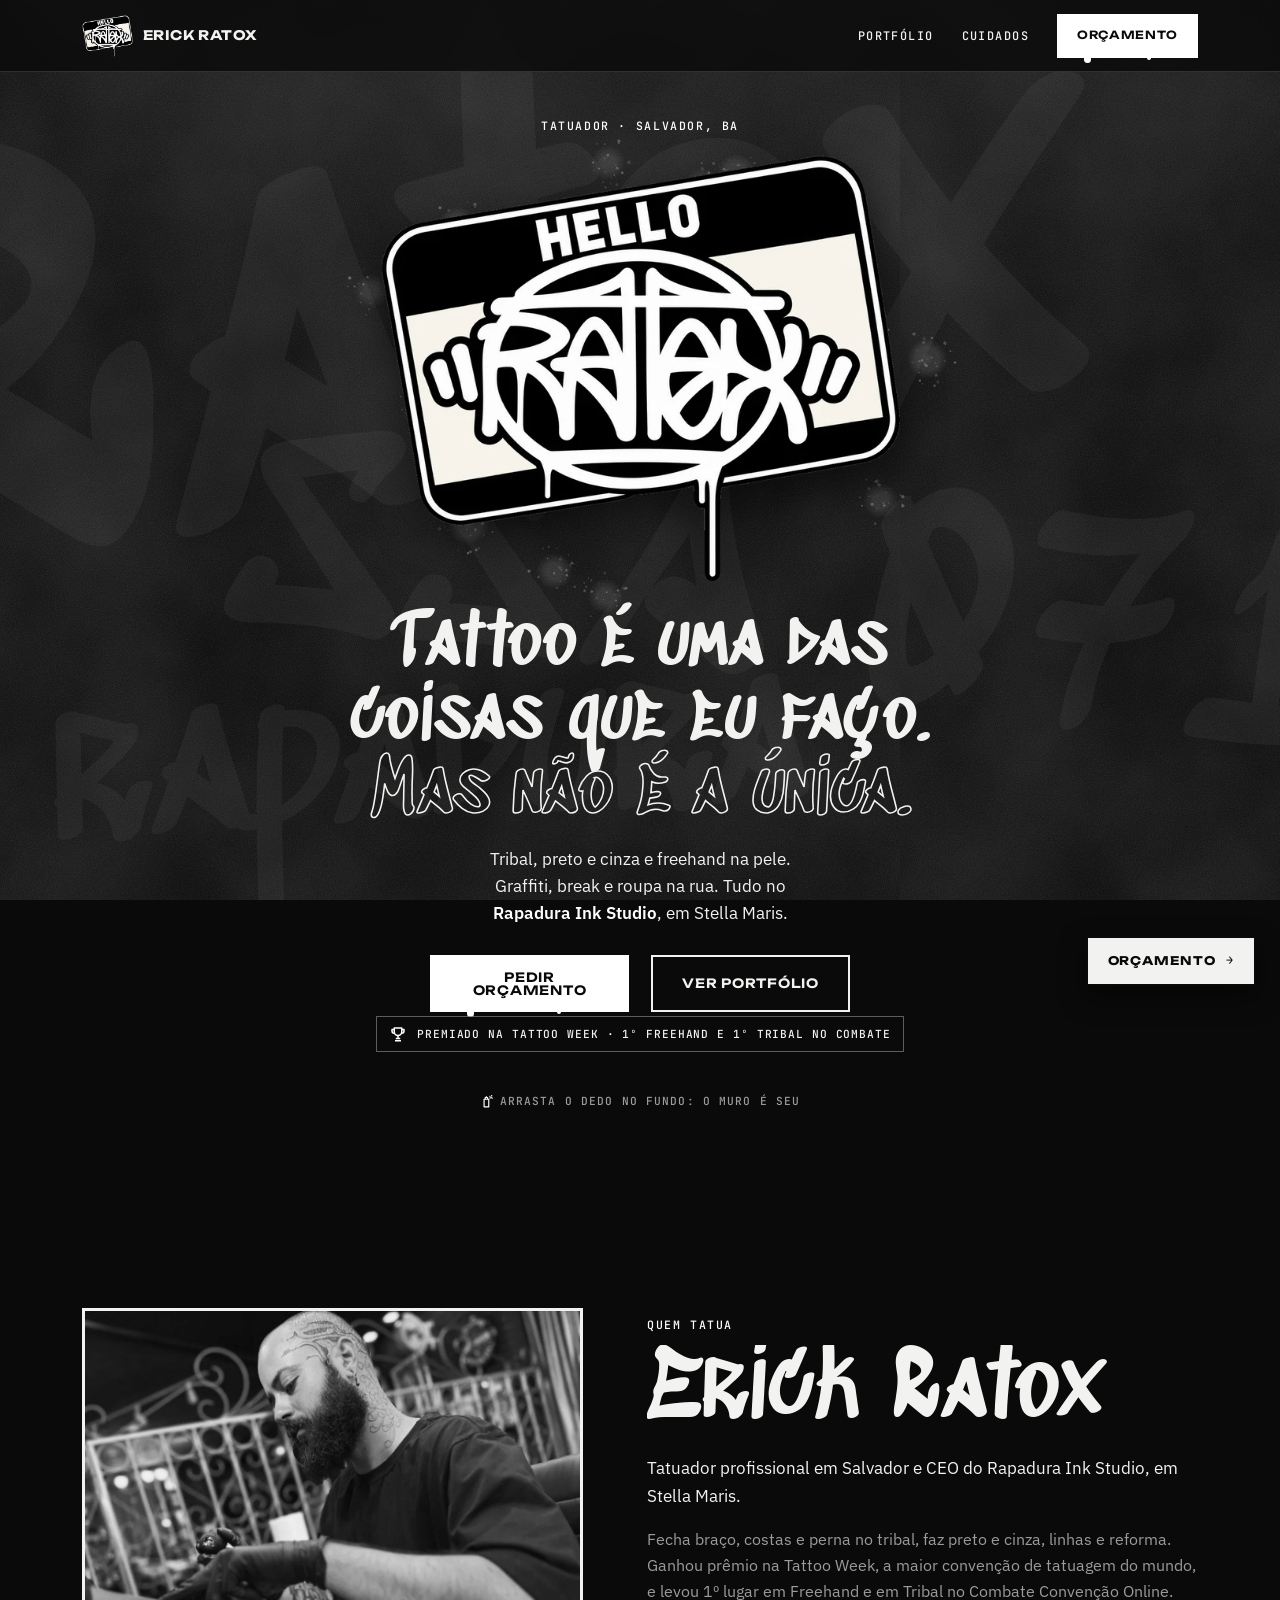
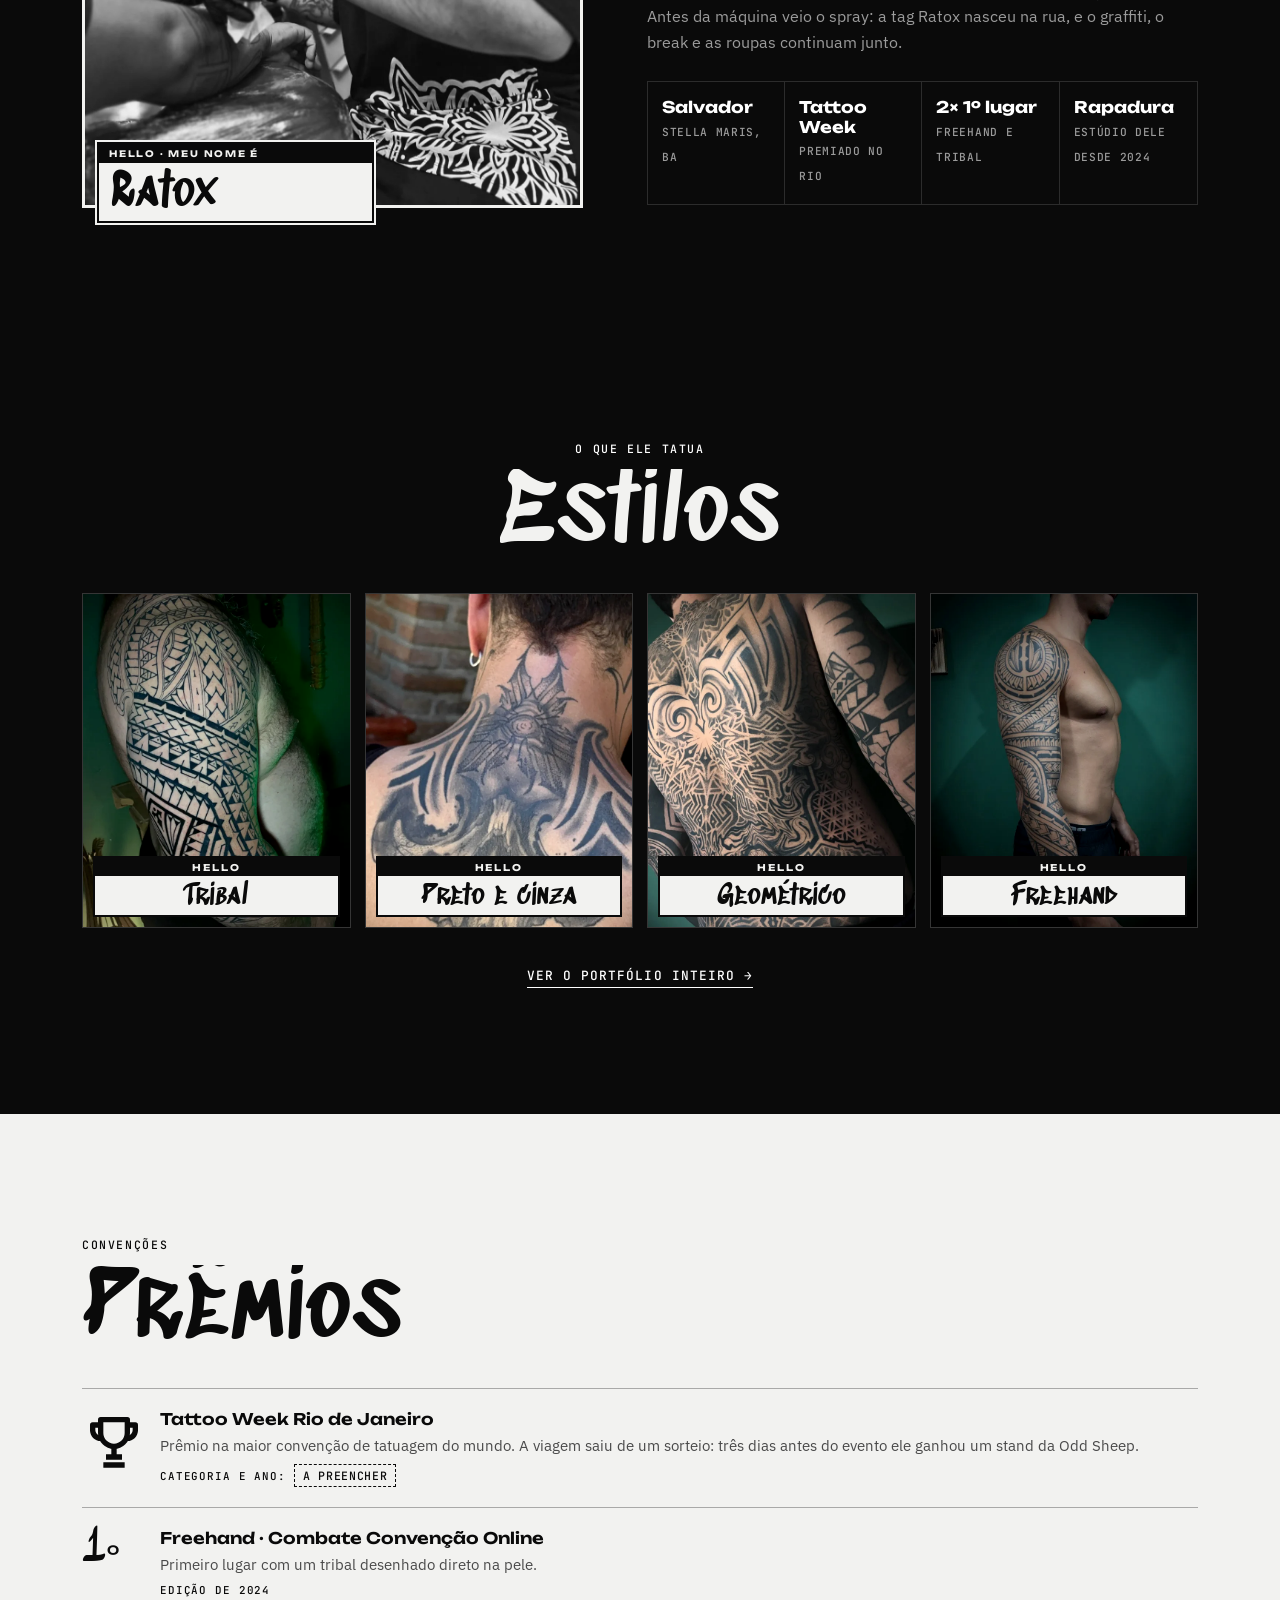
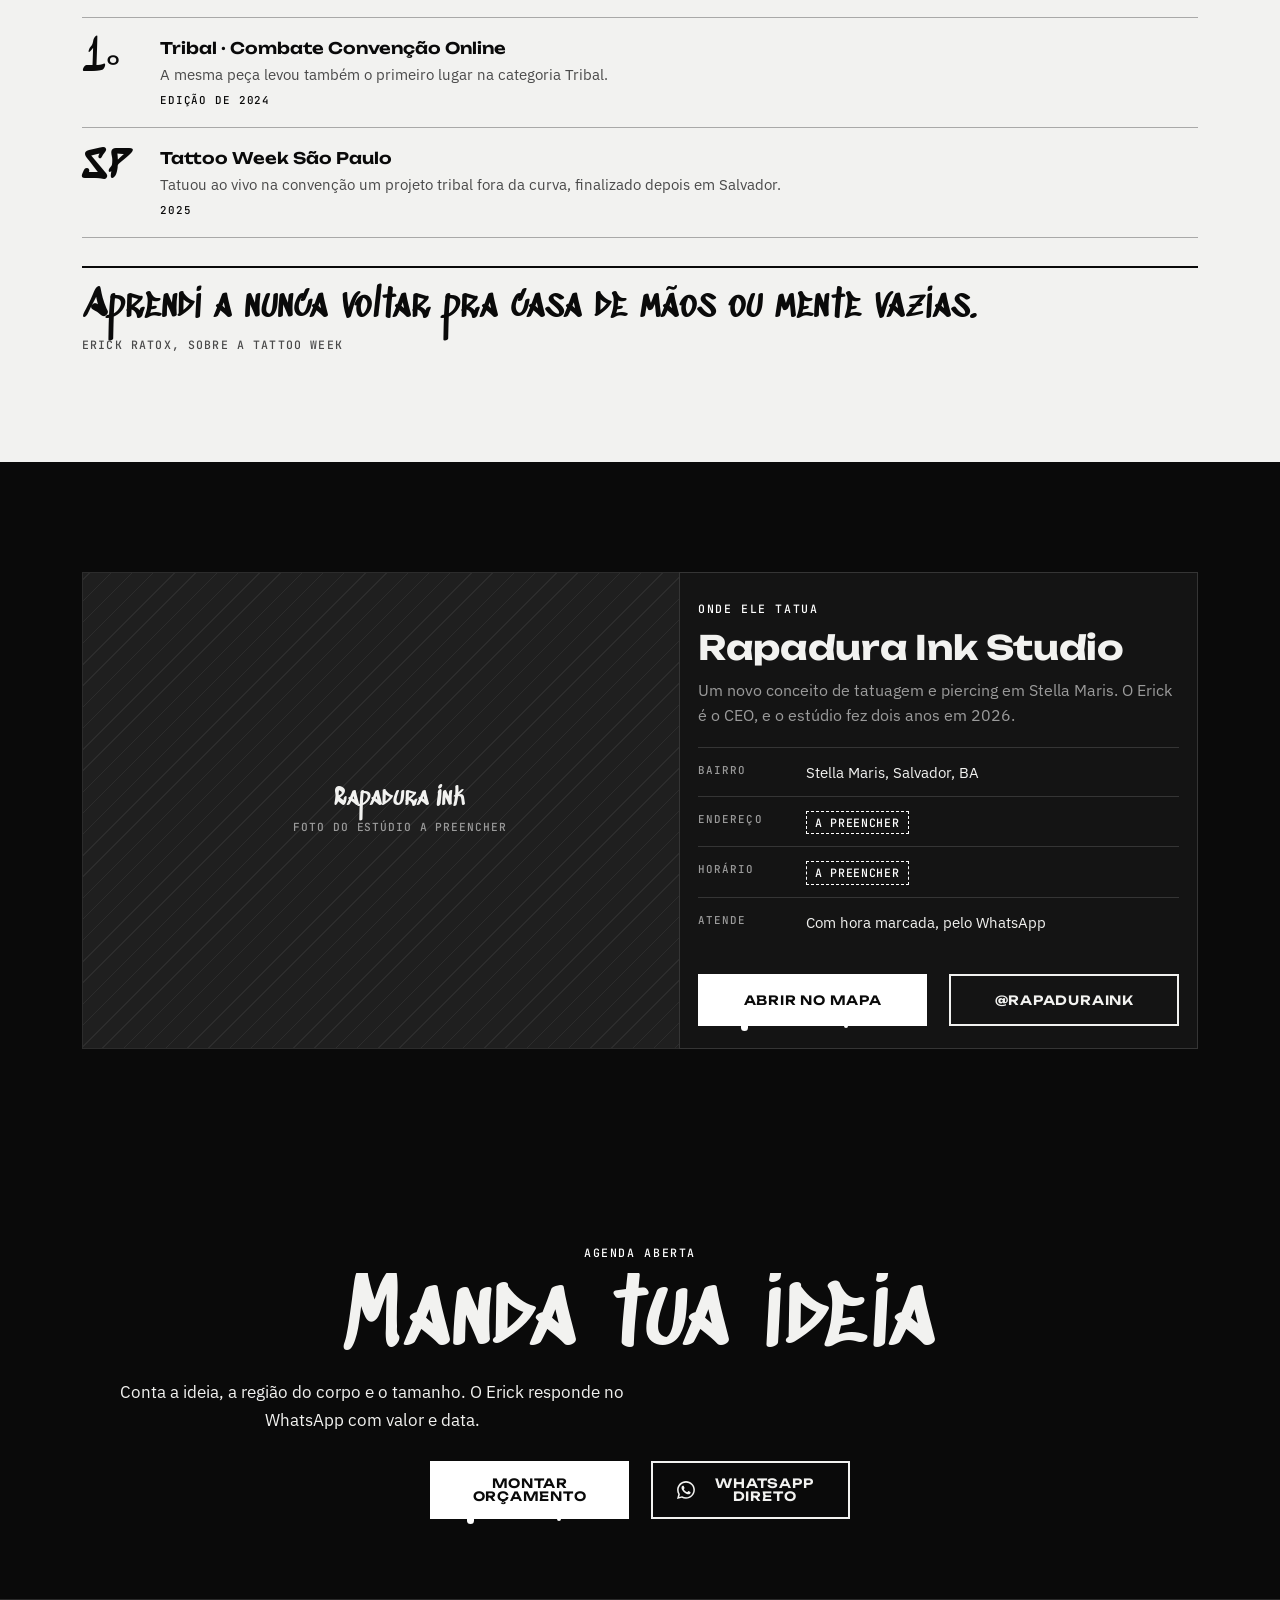
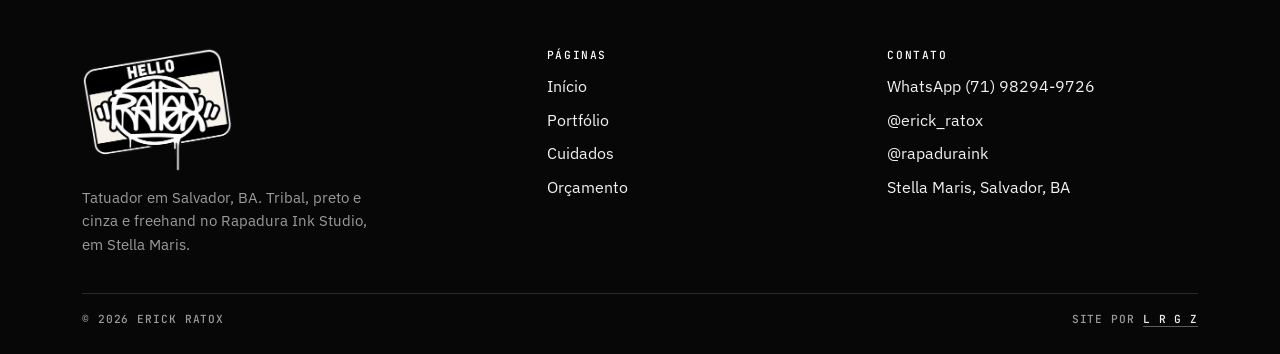
==== commit d6756a34: "Ajustes v2: P&B forte, portfólio do zip, foto do Erick, CTA de orçamento - paleta preto e branco, lo" ====
--- a/index.html
+++ b/index.html
@@ -4,12 +4,12 @@
   <meta charset="UTF-8">
   <meta name="viewport" content="width=device-width, initial-scale=1, viewport-fit=cover">
   <title>Erick Ratox | Tatuador em Salvador, BA</title>
-  <meta name="description" content="Erick Ratox tatua tribal, preto e cinza e freehand no Rapadura Ink Studio, em Stella Maris, Salvador. Premiado na Tattoo Week. Graffiti, break e roupas também.">
-  <meta name="theme-color" content="#111110">
+  <meta name="description" content="Erick Ratox tatua tribal, preto e cinza e freehand no Rapadura Ink Studio, em Stella Maris, Salvador. Premiado na Tattoo Week.">
+  <meta name="theme-color" content="#0a0a0a">
   <link rel="canonical" href="https://azeugral.github.io/erick-ratox/">
   <meta property="og:type" content="website">
   <meta property="og:title" content="Erick Ratox | Tatuador em Salvador, BA">
-  <meta property="og:description" content="Erick Ratox tatua tribal, preto e cinza e freehand no Rapadura Ink Studio, em Stella Maris, Salvador. Premiado na Tattoo Week. Graffiti, break e roupas também.">
+  <meta property="og:description" content="Erick Ratox tatua tribal, preto e cinza e freehand no Rapadura Ink Studio, em Stella Maris, Salvador. Premiado na Tattoo Week.">
   <meta property="og:url" content="https://azeugral.github.io/erick-ratox/">
   <meta property="og:image" content="https://azeugral.github.io/erick-ratox/assets/img/og.jpg">
   <meta property="og:locale" content="pt_BR">
@@ -55,10 +55,8 @@
     </a>
     <nav class="nav" aria-label="Principal">
         <a class="nav__link" href="portfolio.html">Portfólio</a>
-        <a class="nav__link" href="rua.html">Rua</a>
         <a class="nav__link" href="cuidados.html">Cuidados</a>
-        <a class="nav__link" href="orcamento.html">Orçamento</a>
-      <a class="btn" data-wa href="#">WhatsApp</a>
+      <a class="btn" href="orcamento.html">Orçamento</a>
     </nav>
     <button class="nav-toggle" type="button" aria-expanded="false" aria-controls="menu">
       <span class="nav-toggle__label">Menu</span><span class="nav-toggle__bars" aria-hidden="true"></span>
@@ -70,13 +68,13 @@
     <ul class="menu__list">
       <li><a class="menu__link" href="index.html">Início</a></li>
       <li><a class="menu__link" href="portfolio.html">Portfólio</a></li>
-      <li><a class="menu__link" href="rua.html">Rua</a></li>
       <li><a class="menu__link" href="cuidados.html">Cuidados</a></li>
       <li><a class="menu__link" href="orcamento.html">Orçamento</a></li>
     </ul>
   </nav>
   <div class="menu__foot">
-    <a class="btn btn--block" data-wa href="#"><svg viewBox="0 0 24 24" fill="currentColor" aria-hidden="true"><path d="M17.5 14.4c-.3-.1-1.8-.9-2-1-.3-.1-.5-.1-.7.1-.2.3-.8 1-.9 1.2-.2.2-.3.2-.6.1-.3-.1-1.3-.5-2.4-1.5-.9-.8-1.5-1.8-1.7-2.1-.2-.3 0-.5.1-.6l.4-.5c.2-.2.2-.3.3-.5.1-.2 0-.4 0-.5l-.9-2.2c-.2-.6-.5-.5-.7-.5h-.6c-.2 0-.5.1-.8.4-.3.3-1 1-1 2.5s1.1 2.9 1.2 3.1c.1.2 2.1 3.2 5.1 4.5.7.3 1.3.5 1.7.6.7.2 1.4.2 1.9.1.6-.1 1.8-.7 2-1.4.2-.7.2-1.3.2-1.4-.1-.1-.3-.2-.6-.3M12 21.8c-1.8 0-3.5-.5-5-1.4l-.4-.2-3.7 1 1-3.6-.2-.4c-1-1.6-1.5-3.3-1.5-5.2C2.2 6.6 6.6 2.2 12 2.2c2.6 0 5.1 1 6.9 2.9 1.8 1.8 2.9 4.3 2.9 6.9 0 5.4-4.4 9.8-9.8 9.8M20.4 3.6C18.2 1.3 15.2 0 12 0 5.5 0 .1 5.3.1 11.9c0 2.1.5 4.1 1.6 5.9L0 24l6.3-1.7c1.7.9 3.7 1.4 5.7 1.4 6.6 0 11.9-5.3 11.9-11.9 0-3.2-1.2-6.2-3.5-8.2"/></svg> Chamar no WhatsApp</a>
+    <a class="btn btn--block" href="orcamento.html">Pedir orçamento</a>
+    <a data-wa href="#">WhatsApp (71) 98294-9726</a>
     <a href="https://www.instagram.com/erick_ratox/" target="_blank" rel="noopener">@erick_ratox</a>
     <a href="https://www.instagram.com/rapaduraink/" target="_blank" rel="noopener">@rapaduraink · Stella Maris, Salvador</a>
   </div>
@@ -86,7 +84,7 @@
   <div class="wrap">
     <p class="label fade-up">Tatuador · Salvador, BA</p>
     <h1 class="hero__logo slap">
-      <img src="assets/img/logo-ratox-acid-660.webp" srcset="assets/img/logo-ratox-acid-660.webp 660w, assets/img/logo-ratox-acid.webp 1318w" sizes="(min-width: 600px) 520px, 92vw" alt="Hello, Ratox: Erick Ratox, tatuador em Salvador" width="660" height="545" fetchpriority="high">
+      <img src="assets/img/logo-ratox-660.webp" srcset="assets/img/logo-ratox-660.webp 660w, assets/img/logo-ratox.webp 1318w" sizes="(min-width: 600px) 520px, 92vw" alt="Hello, Ratox: Erick Ratox, tatuador em Salvador" width="660" height="545" fetchpriority="high">
     </h1>
     <p class="hero__tag fade-up d1">Tattoo é uma das coisas que eu faço. <span class="acido">Mas não é a única.</span></p>
     <p class="hero__sub fade-up d2">Tribal, preto e cinza e freehand na pele. Graffiti, break e roupa na rua. Tudo no <strong>Rapadura Ink Studio</strong>, em Stella Maris.</p>
@@ -101,23 +99,12 @@
   </div>
 </section>
 
-<div class="fita" aria-hidden="true">
-  <div class="fita__track">
-    <span class="fita__item">Tattoo</span><span class="fita__item">Graffiti</span><span class="fita__item">Break</span><span class="fita__item">Roupas</span><span class="fita__item">Arte</span><span class="fita__item">Salvador 071</span>
-    <span class="fita__item">Tattoo</span><span class="fita__item">Graffiti</span><span class="fita__item">Break</span><span class="fita__item">Roupas</span><span class="fita__item">Arte</span><span class="fita__item">Salvador 071</span>
-  </div>
-</div>
-
 <section class="section" id="sobre">
   <div class="wrap bio">
-    <div class="hello reveal-slap">
-      <div class="hello__top"><strong>HELLO</strong><span>meu nome é</span></div>
-      <div class="hello__name">Ratox</div>
-      <div class="hello__body">
-        <p>“Essa é a minha principal tag, que existe antes mesmo de eu pegar numa máquina de tatuar.”</p>
-      </div>
-      <div class="hello__foot"></div>
-    </div>
+    <figure class="retrato reveal-slap">
+      <img src="assets/img/erick.webp" alt="Erick Ratox tatuando no Rapadura Ink Studio" width="1080" height="1080" loading="lazy">
+      <figcaption class="retrato__tag"><small>HELLO · meu nome é</small><span>Ratox</span></figcaption>
+    </figure>
     <div class="bio__text">
       <p class="label">Quem tatua</p>
       <h2 class="h-tag spray-in">Erick Ratox</h2>
@@ -141,19 +128,19 @@
     </div>
     <div class="grid grid--2 grid--md-4">
       <a class="estilo reveal-slap" href="portfolio.html?estilo=tribal">
-        <div class="estilo__img"><img src="assets/img/port/braco-tribal.webp" alt="Fechamento de braço tribal em pele preta" loading="lazy" width="361" height="640"></div>
+        <div class="estilo__img"><img src="assets/img/estilos/tribal.webp" alt="Fechamento de braço em tribal" loading="lazy" width="720" height="900"></div>
         <div class="estilo__tag"><small>HELLO</small><span>Tribal</span></div>
       </a>
       <a class="estilo reveal-slap" href="portfolio.html?estilo=preto-cinza">
-        <div class="estilo__img"><img src="assets/img/port/berserk.webp" alt="Tatuagem preto e cinza inspirada em Berserk" loading="lazy" width="360" height="640"></div>
+        <div class="estilo__img"><img src="assets/img/estilos/preto-cinza.webp" alt="Caveira em preto e cinza com tribal na nuca" loading="lazy" width="720" height="900"></div>
         <div class="estilo__tag"><small>HELLO</small><span>Preto e cinza</span></div>
       </a>
       <a class="estilo reveal-slap" href="portfolio.html?estilo=linhas">
-        <div class="estilo__img"><img src="assets/img/port/costas-geometrico.webp" alt="Fechamento de costas geométrico" loading="lazy" width="640" height="640"></div>
+        <div class="estilo__img"><img src="assets/img/estilos/geometrico.webp" alt="Costas com mandala geométrica" loading="lazy" width="720" height="900"></div>
         <div class="estilo__tag"><small>HELLO</small><span>Geométrico</span></div>
       </a>
       <a class="estilo reveal-slap" href="portfolio.html?estilo=freehand">
-        <div class="estilo__img"><img src="assets/img/port/tribal-premiado.webp" alt="Tribal freehand premiado no Combate Convenção Online" loading="lazy" width="640" height="640"></div>
+        <div class="estilo__img"><img src="assets/img/estilos/freehand.webp" alt="Tribal freehand premiado no braço e ombro" loading="lazy" width="720" height="900"></div>
         <div class="estilo__tag"><small>HELLO</small><span>Freehand</span></div>
       </a>
     </div>
@@ -161,7 +148,7 @@
   </div>
 </section>
 
-<section class="section" id="premios">
+<section class="section section--inverse" id="premios">
   <div class="wrap">
     <div class="sec-head">
       <p class="label">Convenções</p>
@@ -205,34 +192,6 @@
       Aprendi a nunca voltar pra casa de mãos ou mente vazias.
       <cite>Erick Ratox, sobre a Tattoo Week</cite>
     </blockquote>
-  </div>
-</section>
-
-<section class="section" id="rua">
-  <div class="wrap">
-    <div class="sec-head center">
-      <p class="label">Fora da maca</p>
-      <h2 class="h-tag spray-in">Tudo que as ruas <span class="acido">têm a oferecer</span></h2>
-      <p class="lead">Toda segunda-feira sai um post fora da tatuagem. Graffiti, break, roupas e muita arte.</p>
-    </div>
-    <div class="grid grid--2 grid--md-4">
-      <a class="rua-card reveal-slap" href="rua.html#graffiti">
-        <div class="rua-card__img"><img src="assets/img/port/tag.webp" alt="Tag Ratox em spray preto" loading="lazy" width="397" height="397"></div>
-        <div class="rua-card__body"><h3>Graffiti</h3><p>A tag que veio antes da tattoo.</p></div>
-      </a>
-      <a class="rua-card reveal-slap" href="rua.html#break">
-        <div class="rua-card__img"><div class="ph"><b>Break</b>foto a preencher</div></div>
-        <div class="rua-card__body"><h3>Break</h3><p>Dança de rua, do jeito que sempre foi.</p></div>
-      </a>
-      <a class="rua-card reveal-slap" href="rua.html#roupas">
-        <div class="rua-card__img"><img src="assets/img/port/ecobag.webp" alt="Ecobag produzida pelo Erick Ratox" loading="lazy" width="640" height="639"></div>
-        <div class="rua-card__body"><h3>Roupas</h3><p>Ecobags e peças feitas por ele.</p></div>
-      </a>
-      <a class="rua-card reveal-slap" href="rua.html#podcast">
-        <div class="rua-card__img"><div class="ph"><b>Podcast</b>capa a preencher</div></div>
-        <div class="rua-card__body"><h3>Podcast</h3><p>Papo sobre tattoo e rua.</p></div>
-      </a>
-    </div>
   </div>
 </section>
 
@@ -283,7 +242,6 @@
         <ul>
           <li><a href="index.html">Início</a></li>
           <li><a href="portfolio.html">Portfólio</a></li>
-          <li><a href="rua.html">Rua</a></li>
           <li><a href="cuidados.html">Cuidados</a></li>
           <li><a href="orcamento.html">Orçamento</a></li>
         </ul>
@@ -304,7 +262,7 @@
     </div>
   </div>
 </footer>
-<a class="wa-float" data-wa href="#" aria-label="Chamar o Erick no WhatsApp"><svg viewBox="0 0 24 24" fill="currentColor" aria-hidden="true"><path d="M17.5 14.4c-.3-.1-1.8-.9-2-1-.3-.1-.5-.1-.7.1-.2.3-.8 1-.9 1.2-.2.2-.3.2-.6.1-.3-.1-1.3-.5-2.4-1.5-.9-.8-1.5-1.8-1.7-2.1-.2-.3 0-.5.1-.6l.4-.5c.2-.2.2-.3.3-.5.1-.2 0-.4 0-.5l-.9-2.2c-.2-.6-.5-.5-.7-.5h-.6c-.2 0-.5.1-.8.4-.3.3-1 1-1 2.5s1.1 2.9 1.2 3.1c.1.2 2.1 3.2 5.1 4.5.7.3 1.3.5 1.7.6.7.2 1.4.2 1.9.1.6-.1 1.8-.7 2-1.4.2-.7.2-1.3.2-1.4-.1-.1-.3-.2-.6-.3M12 21.8c-1.8 0-3.5-.5-5-1.4l-.4-.2-3.7 1 1-3.6-.2-.4c-1-1.6-1.5-3.3-1.5-5.2C2.2 6.6 6.6 2.2 12 2.2c2.6 0 5.1 1 6.9 2.9 1.8 1.8 2.9 4.3 2.9 6.9 0 5.4-4.4 9.8-9.8 9.8M20.4 3.6C18.2 1.3 15.2 0 12 0 5.5 0 .1 5.3.1 11.9c0 2.1.5 4.1 1.6 5.9L0 24l6.3-1.7c1.7.9 3.7 1.4 5.7 1.4 6.6 0 11.9-5.3 11.9-11.9 0-3.2-1.2-6.2-3.5-8.2"/></svg></a>
+<a class="orc-float" href="orcamento.html">Orçamento</a>
 <script src="js/main.js?v=20261008" defer></script>
 </body>
 </html>
--- a/css/style.css
+++ b/css/style.css
@@ -2,15 +2,16 @@
 
 /* ---------- Tokens ---------- */
 :root {
-  --asfalto: #111110;
-  --asfalto-2: #191917;
-  --asfalto-3: #23231f;
-  --cal: #f4f1e8;
-  --cinza: #a29e92;
-  --acido: #c8f031;
-  --acido-escuro: #9fc21a;
-  --linha: rgba(244, 241, 232, 0.14);
-  --linha-forte: rgba(244, 241, 232, 0.32);
+  /* preto e branco fortes: --acido virou o branco puro de destaque (o nome ficou pelo histórico) */
+  --asfalto: #0a0a0a;
+  --asfalto-2: #141414;
+  --asfalto-3: #1f1f1f;
+  --cal: #f2f2f0;
+  --cinza: #9b9b9b;
+  --acido: #ffffff;
+  --acido-escuro: #d6d6d6;
+  --linha: rgba(255, 255, 255, 0.14);
+  --linha-forte: rgba(255, 255, 255, 0.34);
 
   --f-tag: "Sedgwick Ave Display", "Unbounded", system-ui, sans-serif;
   --f-titulo: "Unbounded", system-ui, sans-serif;
@@ -50,8 +51,8 @@
   background-color: var(--asfalto);
   background-image:
     url("data:image/svg+xml,%3Csvg xmlns='http://www.w3.org/2000/svg' width='220' height='220'%3E%3Cfilter id='n'%3E%3CfeTurbulence type='fractalNoise' baseFrequency='.85' numOctaves='3' stitchTiles='stitch'/%3E%3CfeColorMatrix values='0 0 0 0 1 0 0 0 0 1 0 0 0 0 1 0 0 0 .09 0'/%3E%3C/filter%3E%3Crect width='100%25' height='100%25' filter='url(%23n)'/%3E%3C/svg%3E"),
-    url("data:image/svg+xml,%3Csvg xmlns='http://www.w3.org/2000/svg' width='900' height='900'%3E%3Cfilter id='m'%3E%3CfeTurbulence type='fractalNoise' baseFrequency='.006' numOctaves='4' seed='7'/%3E%3CfeColorMatrix values='0 0 0 0 1 0 0 0 0 1 0 0 0 0 .95 0 0 0 .11 -.02'/%3E%3C/filter%3E%3Crect width='100%25' height='100%25' filter='url(%23m)'/%3E%3C/svg%3E"),
-    radial-gradient(120% 70% at 50% 0%, #1d1d1a 0%, transparent 60%);
+    url("data:image/svg+xml,%3Csvg xmlns='http://www.w3.org/2000/svg' width='900' height='900'%3E%3Cfilter id='m'%3E%3CfeTurbulence type='fractalNoise' baseFrequency='.006' numOctaves='4' seed='7'/%3E%3CfeColorMatrix values='0 0 0 0 1 0 0 0 0 1 0 0 0 0 1 0 0 0 .11 -.02'/%3E%3C/filter%3E%3Crect width='100%25' height='100%25' filter='url(%23m)'/%3E%3C/svg%3E"),
+    radial-gradient(120% 70% at 50% 0%, #1c1c1c 0%, transparent 60%);
   background-size: 220px 220px, 900px 900px, 100% 100%;
 }
 /* tags apagadas no muro: ficam quase invisíveis, como parede repintada */
@@ -61,7 +62,7 @@
 }
 .muro__ghost--1 { font-size: 44vw; top: 6vh; left: -10vw; transform: rotate(-8deg); }
 .muro__ghost--2 { font-size: 22vw; top: 52vh; right: -6vw; transform: rotate(6deg); }
-.muro__ghost--3 { font-size: 16vw; bottom: 4vh; left: 4vw; transform: rotate(-3deg); color: var(--acido); opacity: .05; }
+.muro__ghost--3 { font-size: 16vw; bottom: 4vh; left: 4vw; transform: rotate(-3deg); }
 .muro__spray { position: absolute; inset: 0; width: 100%; height: 100%; }
 
 /* ---------- Layout ---------- */
@@ -137,7 +138,7 @@
 /* ---------- Header ---------- */
 .header {
   position: sticky; top: 0; z-index: 50; height: var(--header-h);
-  background: rgba(17, 17, 16, .82); backdrop-filter: blur(10px); -webkit-backdrop-filter: blur(10px);
+  background: rgba(10, 10, 10, .82); backdrop-filter: blur(10px); -webkit-backdrop-filter: blur(10px);
   border-bottom: 1px solid var(--linha);
 }
 .header .wrap { height: 100%; display: flex; align-items: center; justify-content: space-between; gap: 16px; }
@@ -176,7 +177,7 @@
 .menu-open .header { background: transparent; border-color: transparent; backdrop-filter: none; -webkit-backdrop-filter: none; }
 .menu__list { list-style: none; margin: 0; padding: 0; }
 .menu__link {
-  display: block; padding: 10px 0; border-bottom: 2px solid rgba(17, 17, 16, .16);
+  display: block; padding: 10px 0; border-bottom: 2px solid rgba(10, 10, 10, .16);
   font: 400 clamp(2.3rem, 12vw, 3.6rem)/1.05 var(--f-tag); text-decoration: none;
   opacity: 0; transform: translateY(18px);
   transition: opacity .4s var(--ease), transform .5s var(--ease), padding-left .3s var(--ease);
@@ -218,7 +219,7 @@
 /* selo de prêmio */
 .selo {
   display: inline-flex; align-items: center; gap: 10px; margin-top: 4px; padding: 8px 12px;
-  border: 1px solid var(--linha-forte); background: rgba(17, 17, 16, .6);
+  border: 1px solid var(--linha-forte); background: rgba(10, 10, 10, .6);
   font: 500 .7rem/1.35 var(--f-mono); letter-spacing: .08em; text-transform: uppercase; text-align: left;
 }
 .selo svg { width: 18px; height: 18px; color: var(--acido); flex: none; }
@@ -298,7 +299,7 @@
 }
 .estilo__tag small { display: block; background: var(--asfalto); color: var(--cal); font: 700 .58rem/1 var(--f-titulo); letter-spacing: .2em; padding: 5px 8px 4px; text-align: center; }
 .estilo__tag span { display: block; padding: 6px 8px 4px; font: 400 clamp(1.3rem, 6vw, 1.8rem)/1 var(--f-tag); text-align: center; transition: color .3s var(--ease); }
-.estilo:hover .estilo__tag span { color: #4b5d0a; }
+.estilo:hover .estilo__tag span { color: #555; }
 .estilo__desc { padding: 14px; font-size: .92rem; color: var(--cinza); margin: 0; }
 
 /* ---------- Placeholder de foto ---------- */
@@ -306,7 +307,7 @@
   display: flex; flex-direction: column; align-items: center; justify-content: center; gap: 8px;
   width: 100%; height: 100%; min-height: 160px; padding: 16px; text-align: center;
   background:
-    repeating-linear-gradient(-45deg, transparent 0 14px, rgba(200, 240, 49, .06) 14px 15px),
+    repeating-linear-gradient(-45deg, transparent 0 14px, rgba(255, 255, 255, .06) 14px 15px),
     var(--asfalto-3);
   color: var(--cinza); font: 500 .7rem/1.4 var(--f-mono); letter-spacing: .08em; text-transform: uppercase;
 }
@@ -477,7 +478,7 @@
 .page-head .lead { margin-top: 16px; }
 
 /* ---------- Footer ---------- */
-.footer { border-top: 1px solid var(--linha); padding: 48px 0 92px; background: rgba(13, 13, 12, .78); }
+.footer { border-top: 1px solid var(--linha); padding: 48px 0 92px; background: rgba(8, 8, 8, .82); }
 .footer__grid { display: grid; gap: 30px; }
 .footer__brand img { width: 150px; height: auto; }
 .footer__brand p { margin: 14px 0 0; color: var(--cinza); font-size: .92rem; max-width: 34ch; }
@@ -489,16 +490,19 @@
 .footer__bottom a { color: var(--cal); text-decoration: none; border-bottom: 1px solid var(--linha-forte); transition: color .3s var(--ease), border-color .3s var(--ease); }
 .footer__bottom a:hover { color: var(--acido); border-color: var(--acido); }
 
-/* WhatsApp flutuante */
-.wa-float {
-  position: fixed; right: 14px; bottom: 14px; z-index: 40; width: 54px; height: 54px;
-  display: grid; place-items: center; background: var(--acido); color: var(--asfalto); border: 2px solid var(--asfalto);
-  box-shadow: 0 10px 24px rgba(0, 0, 0, .45);
-  transform: translateY(90px); transition: transform .5s var(--ease);
-}
-.wa-float.is-on { transform: none; }
-.wa-float svg { width: 26px; height: 26px; }
-.wa-float:active { transform: scale(.94); }
+/* Orçamento flutuante (substitui o WhatsApp chamativo) */
+.orc-float {
+  position: fixed; right: 14px; bottom: 14px; z-index: 40; display: inline-flex; align-items: center; gap: 10px;
+  min-height: 50px; padding: 0 20px; background: var(--cal); color: var(--asfalto); border: 2px solid var(--asfalto);
+  font: 700 .74rem/1 var(--f-titulo); letter-spacing: .08em; text-transform: uppercase; text-decoration: none;
+  box-shadow: 0 10px 26px rgba(0, 0, 0, .55);
+  transform: translateY(110px); transition: transform .5s var(--ease), background-color .3s var(--ease), color .3s var(--ease);
+}
+.orc-float::after { content: "→"; font-family: var(--f-mono); transition: transform .3s var(--ease); }
+.orc-float.is-on { transform: none; }
+.orc-float:hover { background: var(--asfalto); color: var(--cal); border-color: var(--cal); }
+.orc-float:hover::after { transform: translateX(4px); }
+.orc-float:active { transform: scale(.96); }
 
 /* ---------- 404 ---------- */
 .nf { min-height: 70vh; display: flex; flex-direction: column; align-items: center; justify-content: center; text-align: center; padding: 40px 0; }
@@ -549,7 +553,7 @@
   .lightbox__bar { width: 100%; }
   .lightbox__img { flex: 1 1 60%; height: calc(100% - 66px); }
   .lightbox__info { flex: 0 0 340px; align-content: center; padding-right: 32px; }
-  .wa-float { right: 24px; bottom: 24px; }
+  .orc-float { right: 24px; bottom: 24px; }
   .footer { padding-bottom: 28px; }
 }
 
@@ -558,3 +562,37 @@
   *, *::before, *::after { animation-duration: .01ms !important; animation-iteration-count: 1 !important; transition-duration: .01ms !important; scroll-behavior: auto !important; }
   .spray-in, .reveal, .reveal-slap { opacity: 1; transform: none; filter: none; -webkit-mask-image: none; mask-image: none; }
 }
+
+/* ---------- Retrato do Erick (quem tatua) ---------- */
+.retrato { position: relative; margin: 0; border: 3px solid var(--cal); background: var(--asfalto-3); }
+.retrato img { width: 100%; aspect-ratio: 1; object-fit: cover; filter: grayscale(1) contrast(1.12); transition: filter .8s var(--ease); }
+.retrato:hover img { filter: grayscale(.2) contrast(1.05); }
+.retrato__tag {
+  position: absolute; left: 12px; bottom: -18px; min-width: 56%;
+  background: var(--cal); color: var(--asfalto); border: 2px solid var(--asfalto); box-shadow: 0 0 0 2px var(--cal);
+}
+.retrato__tag small { display: block; background: var(--asfalto); color: var(--cal); font: 700 .56rem/1 var(--f-titulo); letter-spacing: .2em; text-transform: uppercase; padding: 6px 10px 5px; }
+.retrato__tag span { display: block; padding: 6px 12px 4px; font: 400 clamp(2rem, 10vw, 3rem)/1 var(--f-tag); }
+.bio { row-gap: 56px; }
+
+/* ---------- Seção invertida: papel branco, tinta preta ---------- */
+.section--inverse {
+  --cal: #0a0a0a; --acido: #0a0a0a; --cinza: #4a4a4a;
+  --linha: rgba(0, 0, 0, .14); --linha-forte: rgba(0, 0, 0, .3);
+  background: #f2f2f0; color: #0a0a0a;
+}
+.section--inverse ::selection { background: #0a0a0a; color: #f2f2f0; }
+
+/* ---------- Lightbox: contador e setas ---------- */
+.lightbox__bar { justify-content: space-between; align-items: center; }
+.lightbox__count { font: 500 .72rem var(--f-mono); letter-spacing: .12em; color: var(--cinza); }
+.lightbox__nav { display: flex; gap: 8px; }
+.lightbox__arrow {
+  width: 52px; height: 46px; background: transparent; color: var(--cal); border: 1.5px solid var(--linha-forte); border-radius: 0; cursor: pointer;
+  font: 500 1.1rem var(--f-mono); transition: background-color .3s var(--ease), color .3s var(--ease), transform .25s var(--ease);
+}
+.lightbox__arrow:hover { background: var(--cal); color: var(--asfalto); }
+.lightbox__arrow:active { transform: scale(.94); }
+
+/* Destaque em P&B: a palavra de ênfase vira contorno (tinta vazada) */
+.hero__tag .acido, .h-tag .acido { color: transparent; -webkit-text-stroke: 1.6px var(--cal); paint-order: stroke fill; }
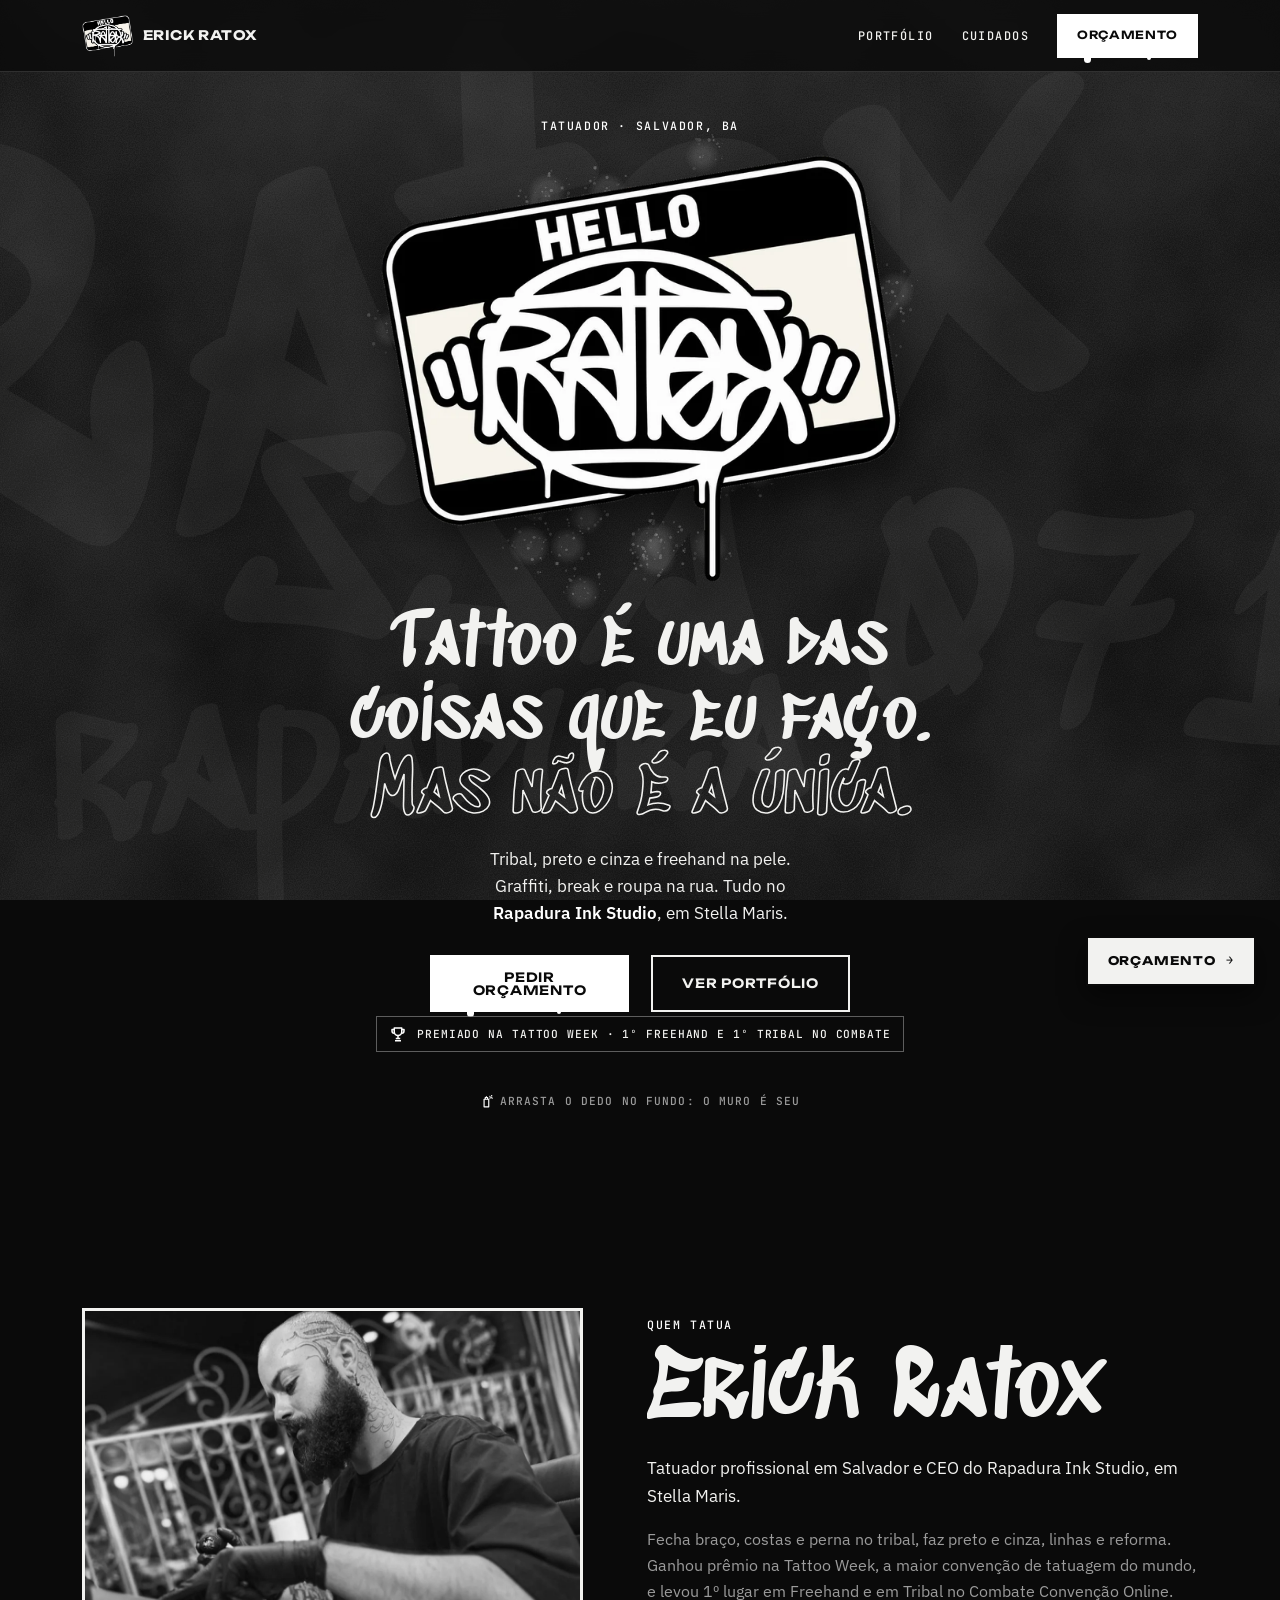
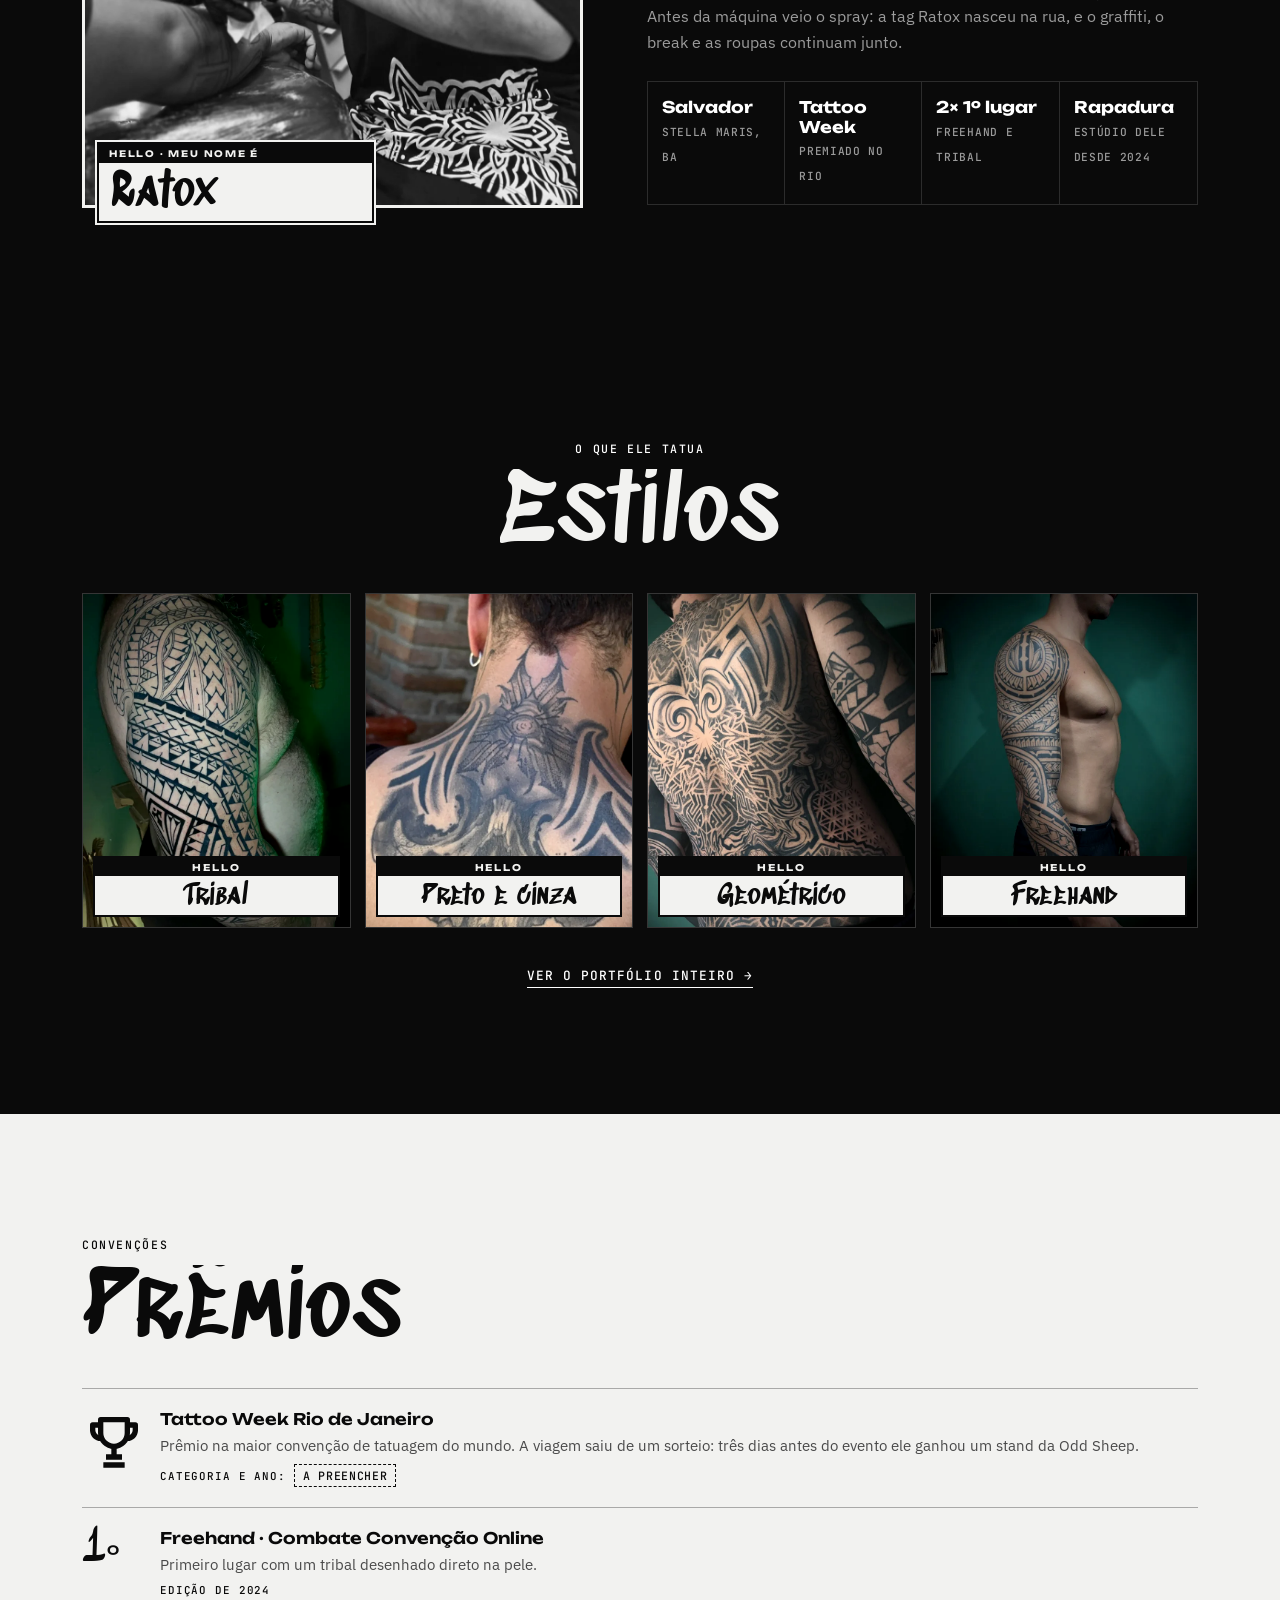
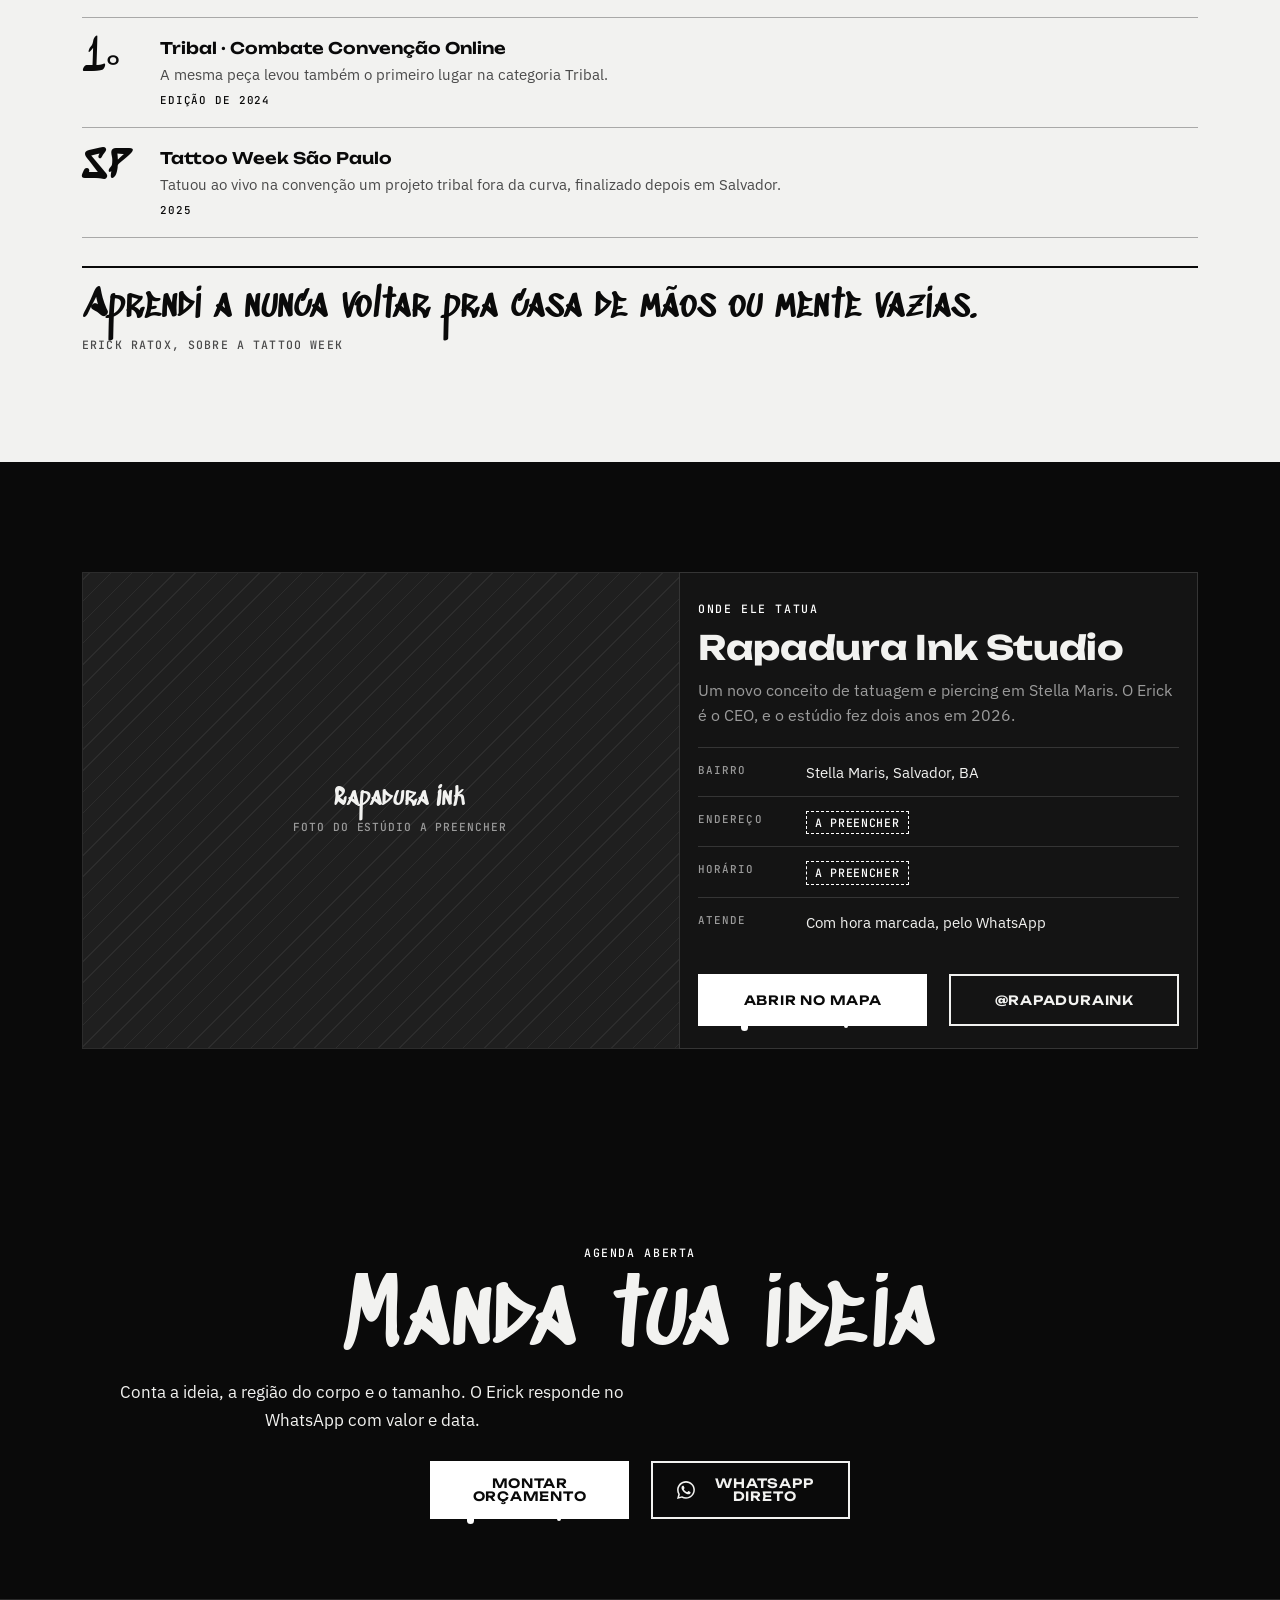
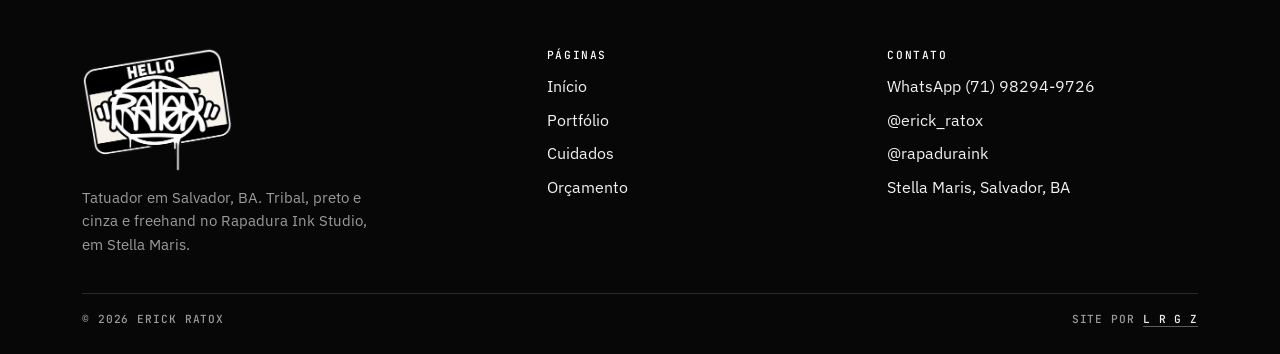
==== commit 0449ec86: "Prévia de link para WhatsApp, ajustes mobile e README - og.jpg novo (1200x630, P&B: logo central sob" ====
--- a/index.html
+++ b/index.html
@@ -11,7 +11,13 @@
   <meta property="og:title" content="Erick Ratox | Tatuador em Salvador, BA">
   <meta property="og:description" content="Erick Ratox tatua tribal, preto e cinza e freehand no Rapadura Ink Studio, em Stella Maris, Salvador. Premiado na Tattoo Week.">
   <meta property="og:url" content="https://azeugral.github.io/erick-ratox/">
-  <meta property="og:image" content="https://azeugral.github.io/erick-ratox/assets/img/og.jpg">
+  <meta property="og:site_name" content="Erick Ratox">
+  <meta property="og:image" content="https://azeugral.github.io/erick-ratox/assets/img/og.jpg?v=20261008b">
+  <meta property="og:image:secure_url" content="https://azeugral.github.io/erick-ratox/assets/img/og.jpg?v=20261008b">
+  <meta property="og:image:type" content="image/jpeg">
+  <meta property="og:image:width" content="1200">
+  <meta property="og:image:height" content="630">
+  <meta property="og:image:alt" content="Logo Hello Ratox sobre foto do Erick Ratox tatuando: tatuador em Salvador, BA">
   <meta property="og:locale" content="pt_BR">
   <meta name="twitter:card" content="summary_large_image">
   <link rel="icon" href="favicon.ico" sizes="any">
@@ -21,7 +27,7 @@
   <link rel="preconnect" href="https://fonts.googleapis.com">
   <link rel="preconnect" href="https://fonts.gstatic.com" crossorigin>
   <link href="https://fonts.googleapis.com/css2?family=Sedgwick+Ave+Display&family=Unbounded:wght@600;700;800&family=IBM+Plex+Sans:wght@400;500;600&family=JetBrains+Mono:wght@500;700&display=swap" rel="stylesheet">
-  <link rel="stylesheet" href="css/style.css?v=20261008">
+  <link rel="stylesheet" href="css/style.css?v=20261008b">
   <script type="application/ld+json">
   {
     "@context": "https://schema.org",
@@ -263,6 +269,6 @@
   </div>
 </footer>
 <a class="orc-float" href="orcamento.html">Orçamento</a>
-<script src="js/main.js?v=20261008" defer></script>
+<script src="js/main.js?v=20261008b" defer></script>
 </body>
 </html>
--- a/css/style.css
+++ b/css/style.css
@@ -27,13 +27,13 @@
 
 /* ---------- Base ---------- */
 *, *::before, *::after { box-sizing: border-box; }
-html { -webkit-text-size-adjust: 100%; scroll-behavior: smooth; scroll-padding-top: calc(var(--header-h) + 12px); }
+html { -webkit-text-size-adjust: 100%; overflow-x: hidden; overflow-x: clip; scroll-behavior: smooth; scroll-padding-top: calc(var(--header-h) + 12px); }
 body {
   margin: 0;
   background: var(--asfalto);
   color: var(--cal);
   font: 400 1rem/1.6 var(--f-corpo);
-  overflow-x: hidden;
+  overflow-x: hidden; overflow-x: clip;
   -webkit-font-smoothing: antialiased;
 }
 img { display: block; max-width: 100%; height: auto; }
@@ -196,7 +196,7 @@
 
 /* ---------- Hero ---------- */
 .hero { padding: 28px 0 56px; text-align: center; position: relative; }
-.hero__logo { margin: 8px auto 0; width: min(92%, 520px); }
+.hero__logo { margin: 8px auto 0; width: min(92%, 520px, calc(60vh * 1.21)); width: min(92%, 520px, calc(60svh * 1.21)); }
 .hero__logo img { width: 100%; height: auto; filter: drop-shadow(0 14px 22px rgba(0, 0, 0, .55)); }
 .slap { animation: slap .9s var(--ease) both; animation-delay: .15s; }
 @keyframes slap {
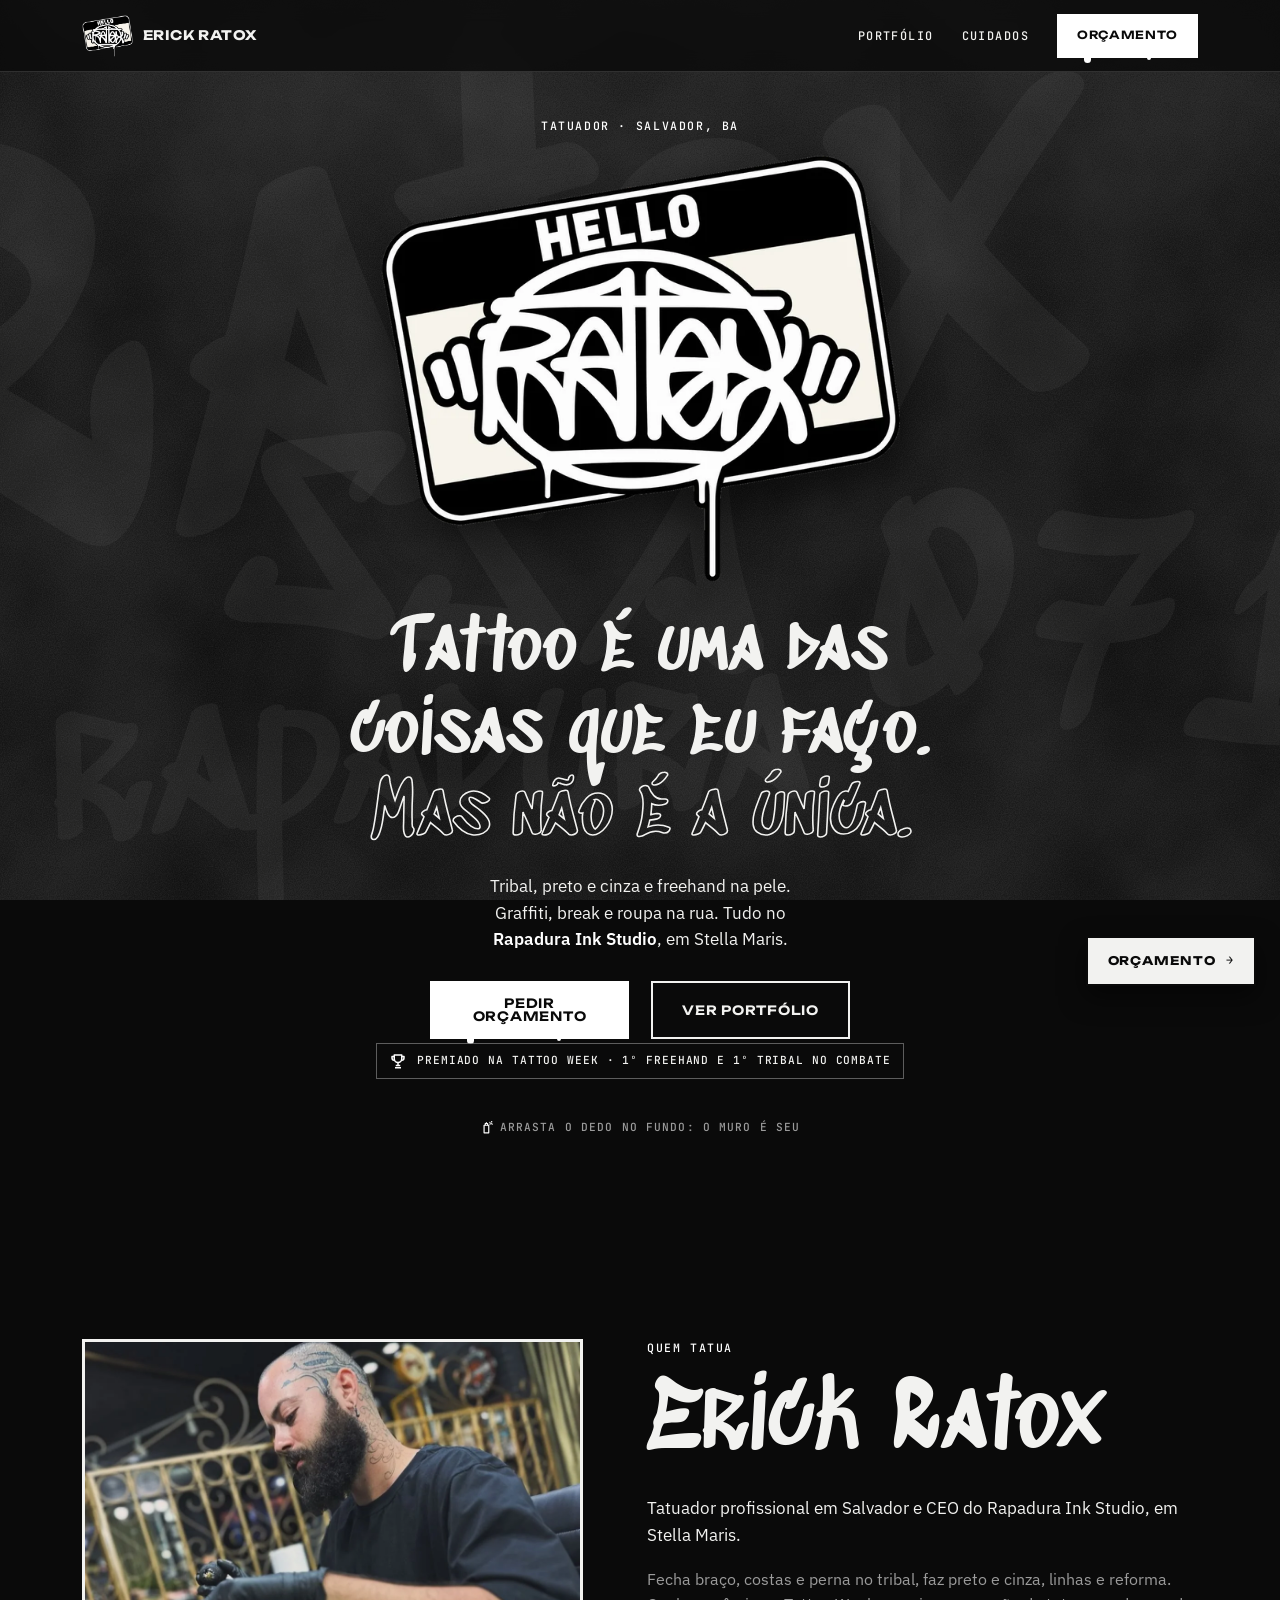
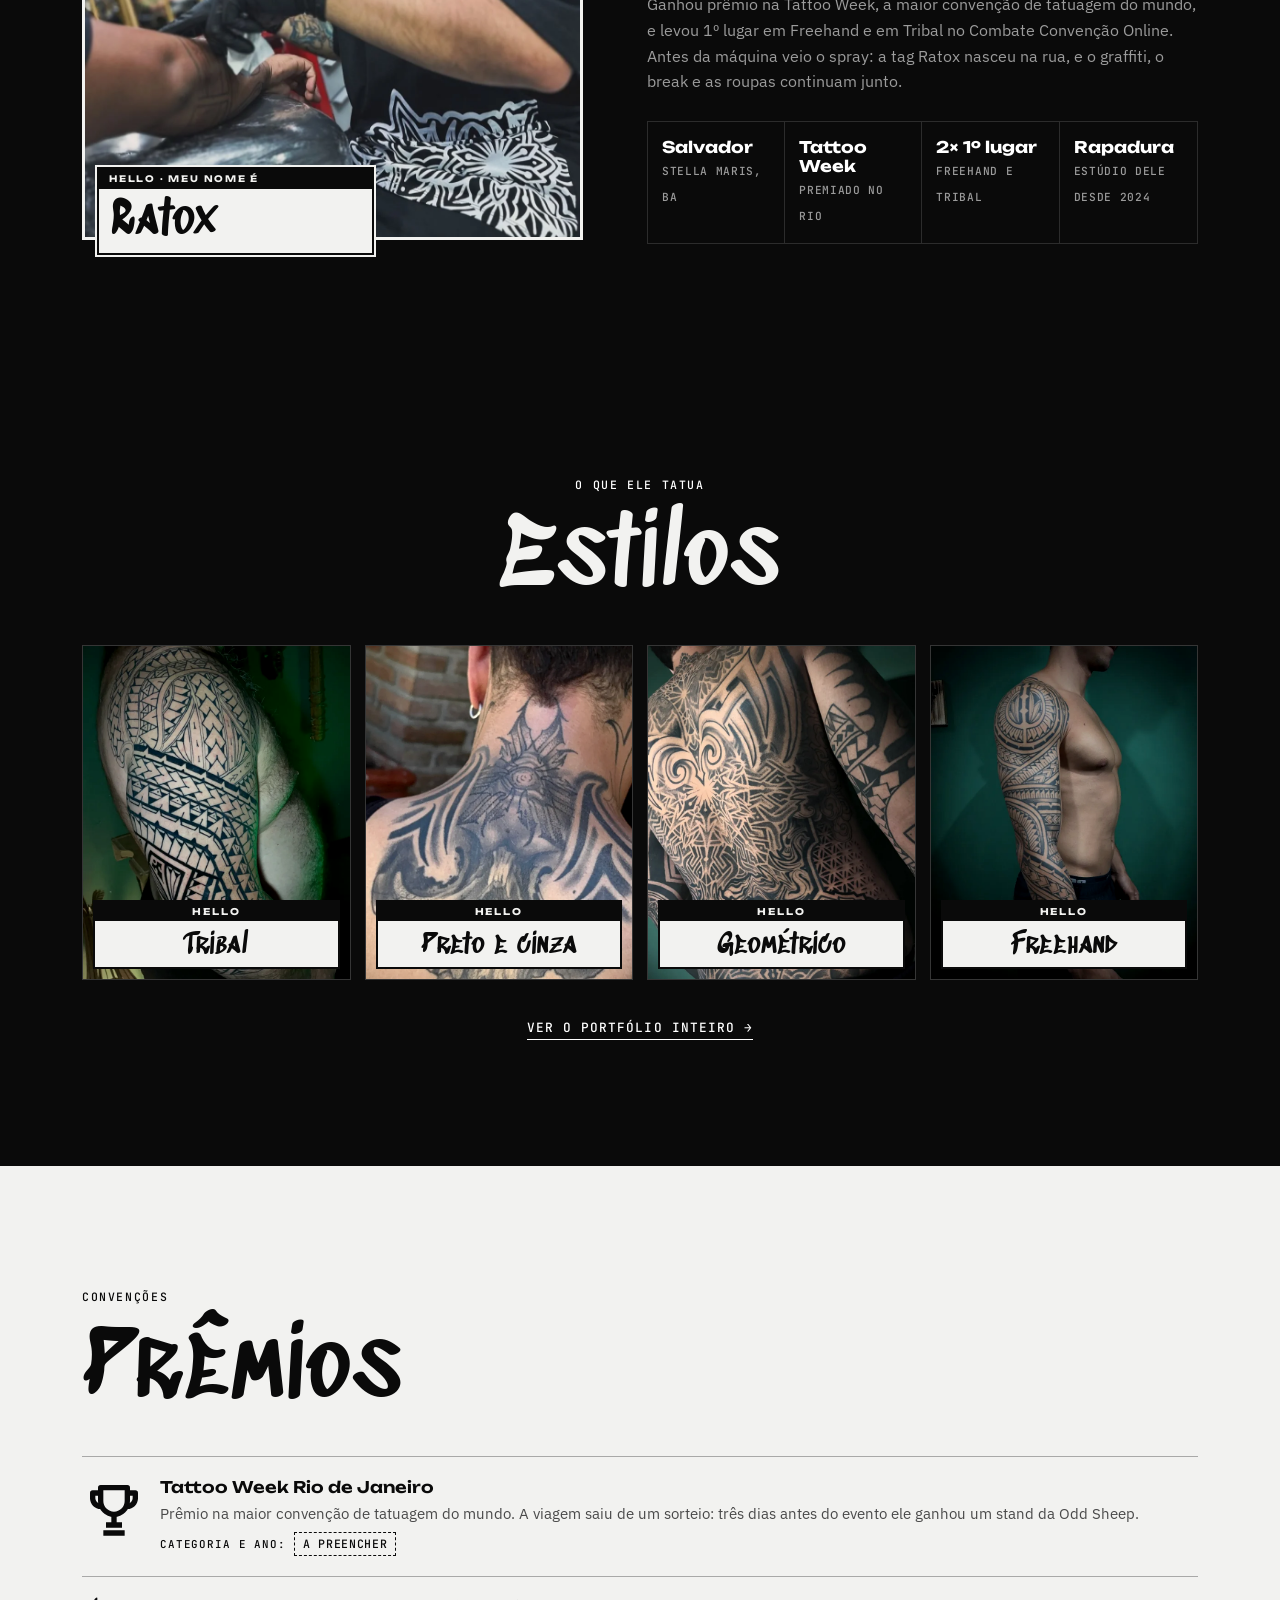
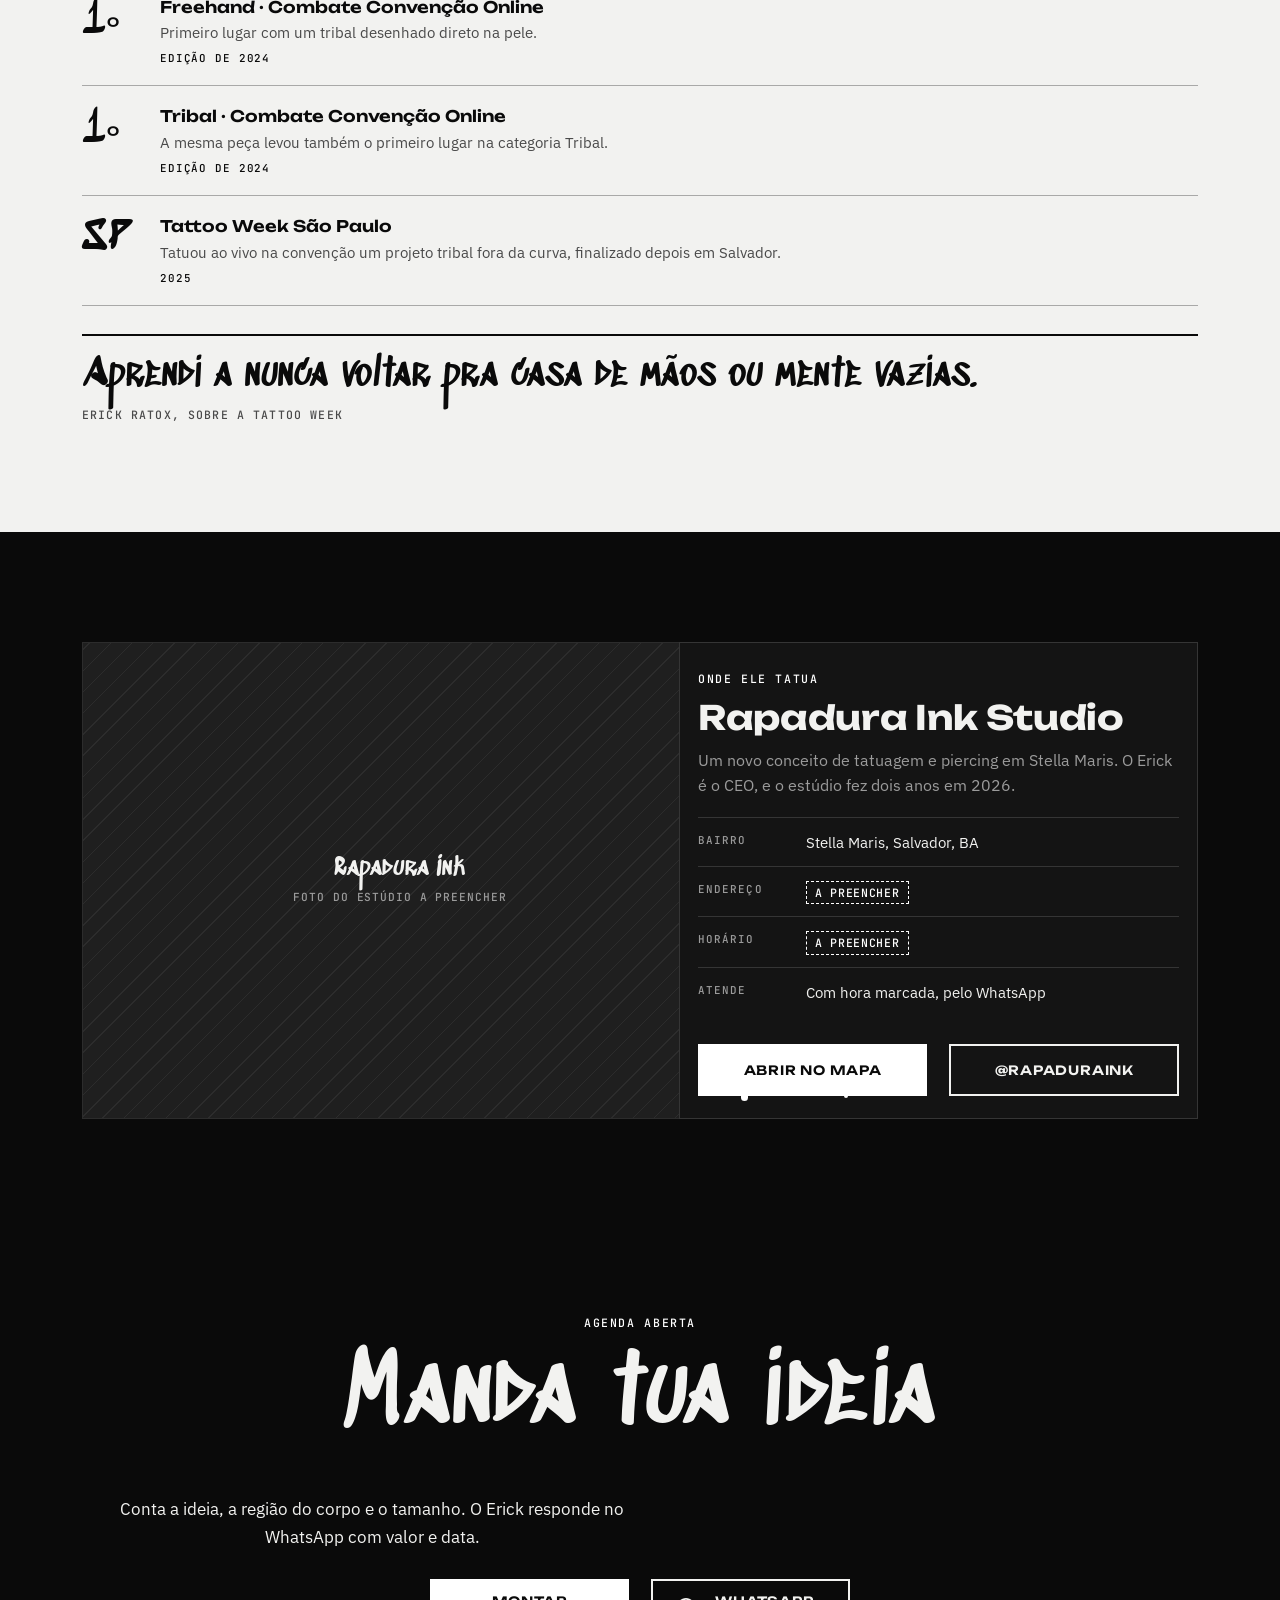
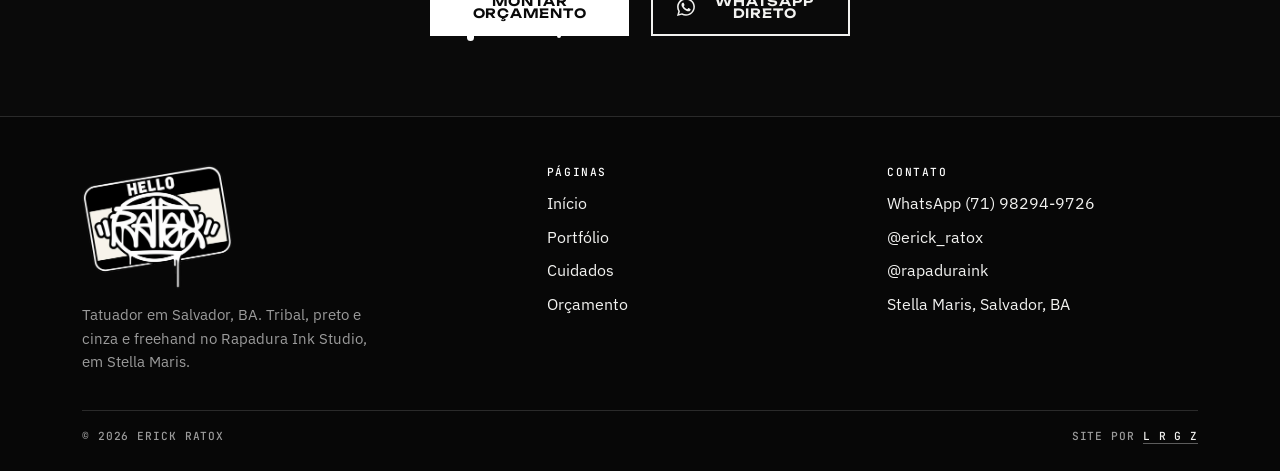
==== commit 4b6735c5: "Corrige fontes cortadas e volta a foto do Erick em cores - a máscara do spray-in ganha folga (paddin" ====
--- a/index.html
+++ b/index.html
@@ -12,8 +12,8 @@
   <meta property="og:description" content="Erick Ratox tatua tribal, preto e cinza e freehand no Rapadura Ink Studio, em Stella Maris, Salvador. Premiado na Tattoo Week.">
   <meta property="og:url" content="https://azeugral.github.io/erick-ratox/">
   <meta property="og:site_name" content="Erick Ratox">
-  <meta property="og:image" content="https://azeugral.github.io/erick-ratox/assets/img/og.jpg?v=20261008b">
-  <meta property="og:image:secure_url" content="https://azeugral.github.io/erick-ratox/assets/img/og.jpg?v=20261008b">
+  <meta property="og:image" content="https://azeugral.github.io/erick-ratox/assets/img/og.jpg?v=20261008e">
+  <meta property="og:image:secure_url" content="https://azeugral.github.io/erick-ratox/assets/img/og.jpg?v=20261008e">
   <meta property="og:image:type" content="image/jpeg">
   <meta property="og:image:width" content="1200">
   <meta property="og:image:height" content="630">
@@ -27,7 +27,7 @@
   <link rel="preconnect" href="https://fonts.googleapis.com">
   <link rel="preconnect" href="https://fonts.gstatic.com" crossorigin>
   <link href="https://fonts.googleapis.com/css2?family=Sedgwick+Ave+Display&family=Unbounded:wght@600;700;800&family=IBM+Plex+Sans:wght@400;500;600&family=JetBrains+Mono:wght@500;700&display=swap" rel="stylesheet">
-  <link rel="stylesheet" href="css/style.css?v=20261008b">
+  <link rel="stylesheet" href="css/style.css?v=20261008e">
   <script type="application/ld+json">
   {
     "@context": "https://schema.org",
@@ -269,6 +269,6 @@
   </div>
 </footer>
 <a class="orc-float" href="orcamento.html">Orçamento</a>
-<script src="js/main.js?v=20261008b" defer></script>
+<script src="js/main.js?v=20261008e" defer></script>
 </body>
 </html>
--- a/css/style.css
+++ b/css/style.css
@@ -596,3 +596,11 @@
 
 /* Destaque em P&B: a palavra de ênfase vira contorno (tinta vazada) */
 .hero__tag .acido, .h-tag .acido { color: transparent; -webkit-text-stroke: 1.6px var(--cal); paint-order: stroke fill; }
+
+/* Fontes cortadas: acentos, cedilhas e pontas da Sedgwick saem da caixa da linha.
+   A máscara do spray-in só pinta dentro da caixa, então ela ganha folga (padding)
+   compensada com margem negativa: o layout não muda e nada é cortado. */
+.spray-in { padding: .3em .12em .32em; margin: -.3em -.12em -.32em; }
+.h-tag, .hero__tag, .page-head .h-tag, .manifesto, .quote, .menu__link, .retrato__tag span, .estilo__tag span, .premio__pos, .nf .h-tag { line-height: 1.12; }
+.estilo__tag span { padding-top: 8px; padding-bottom: 6px; }
+.retrato img, .retrato:hover img { filter: none; }
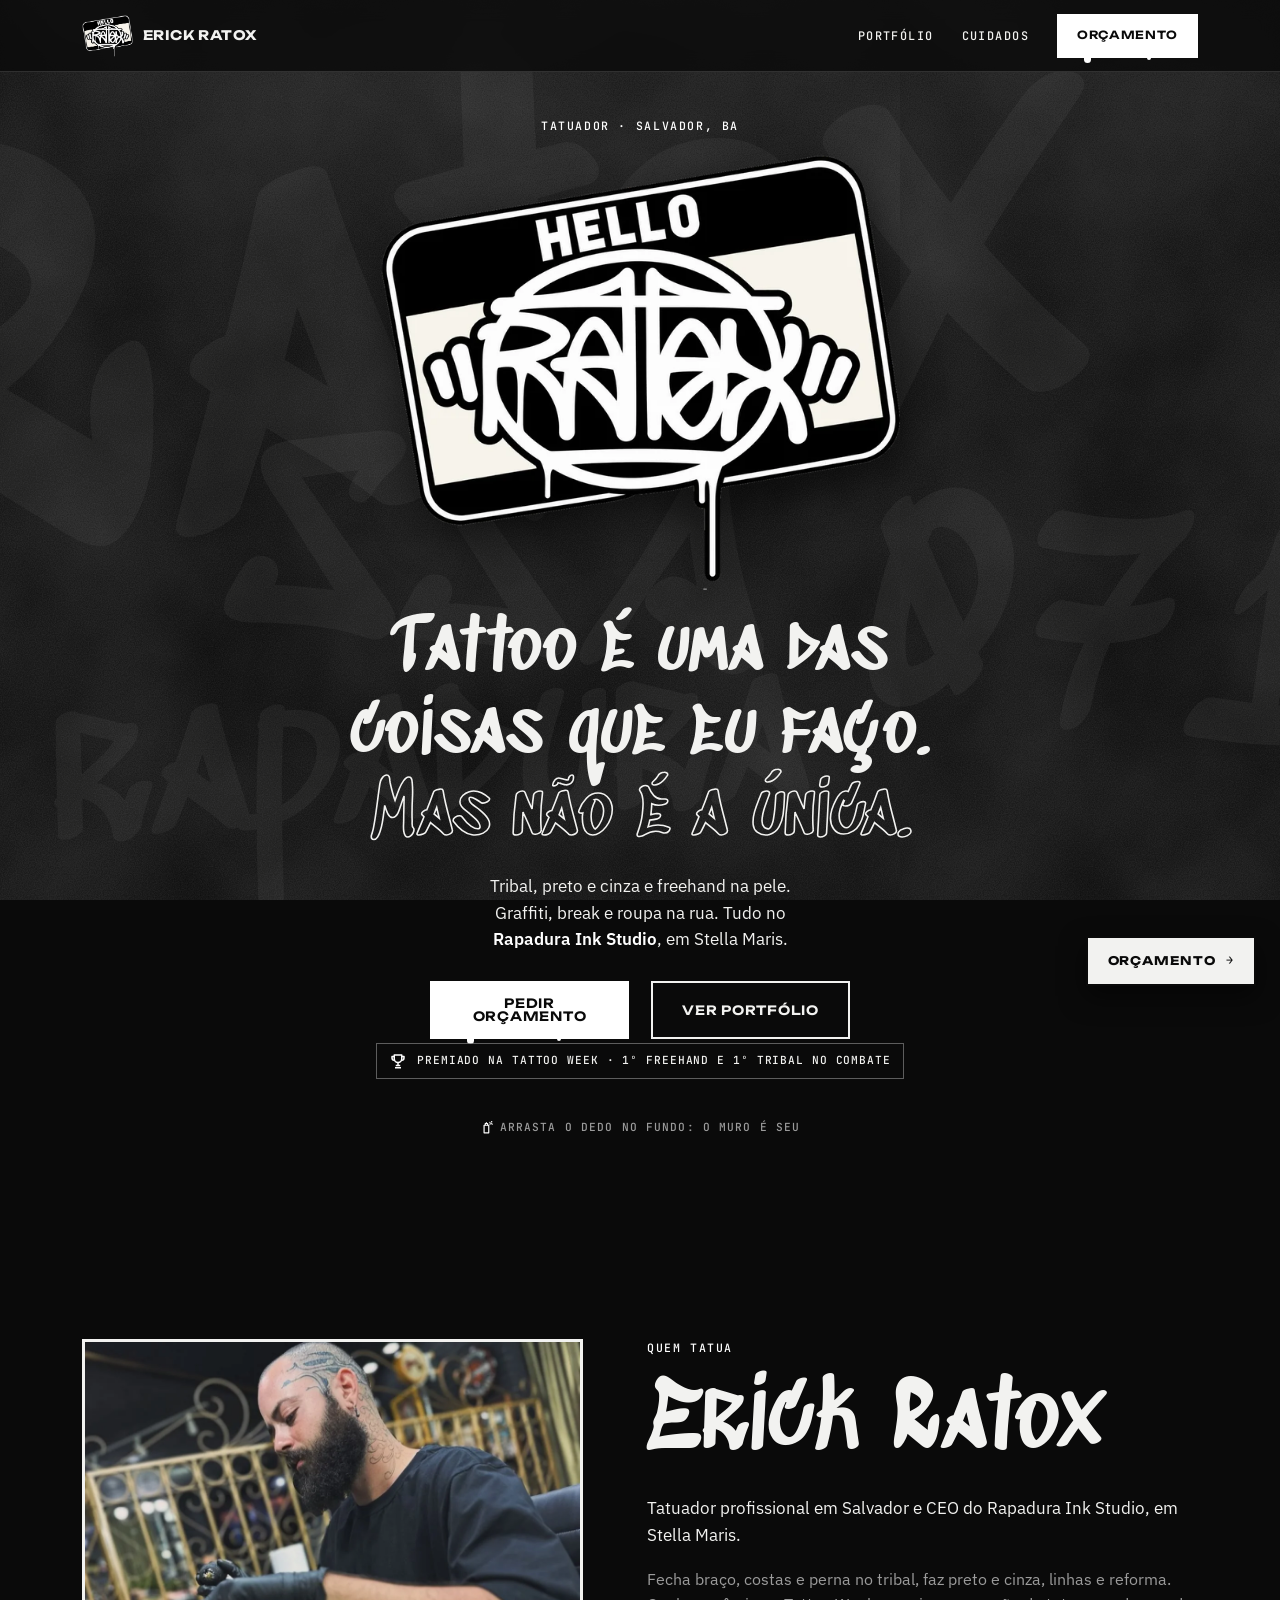
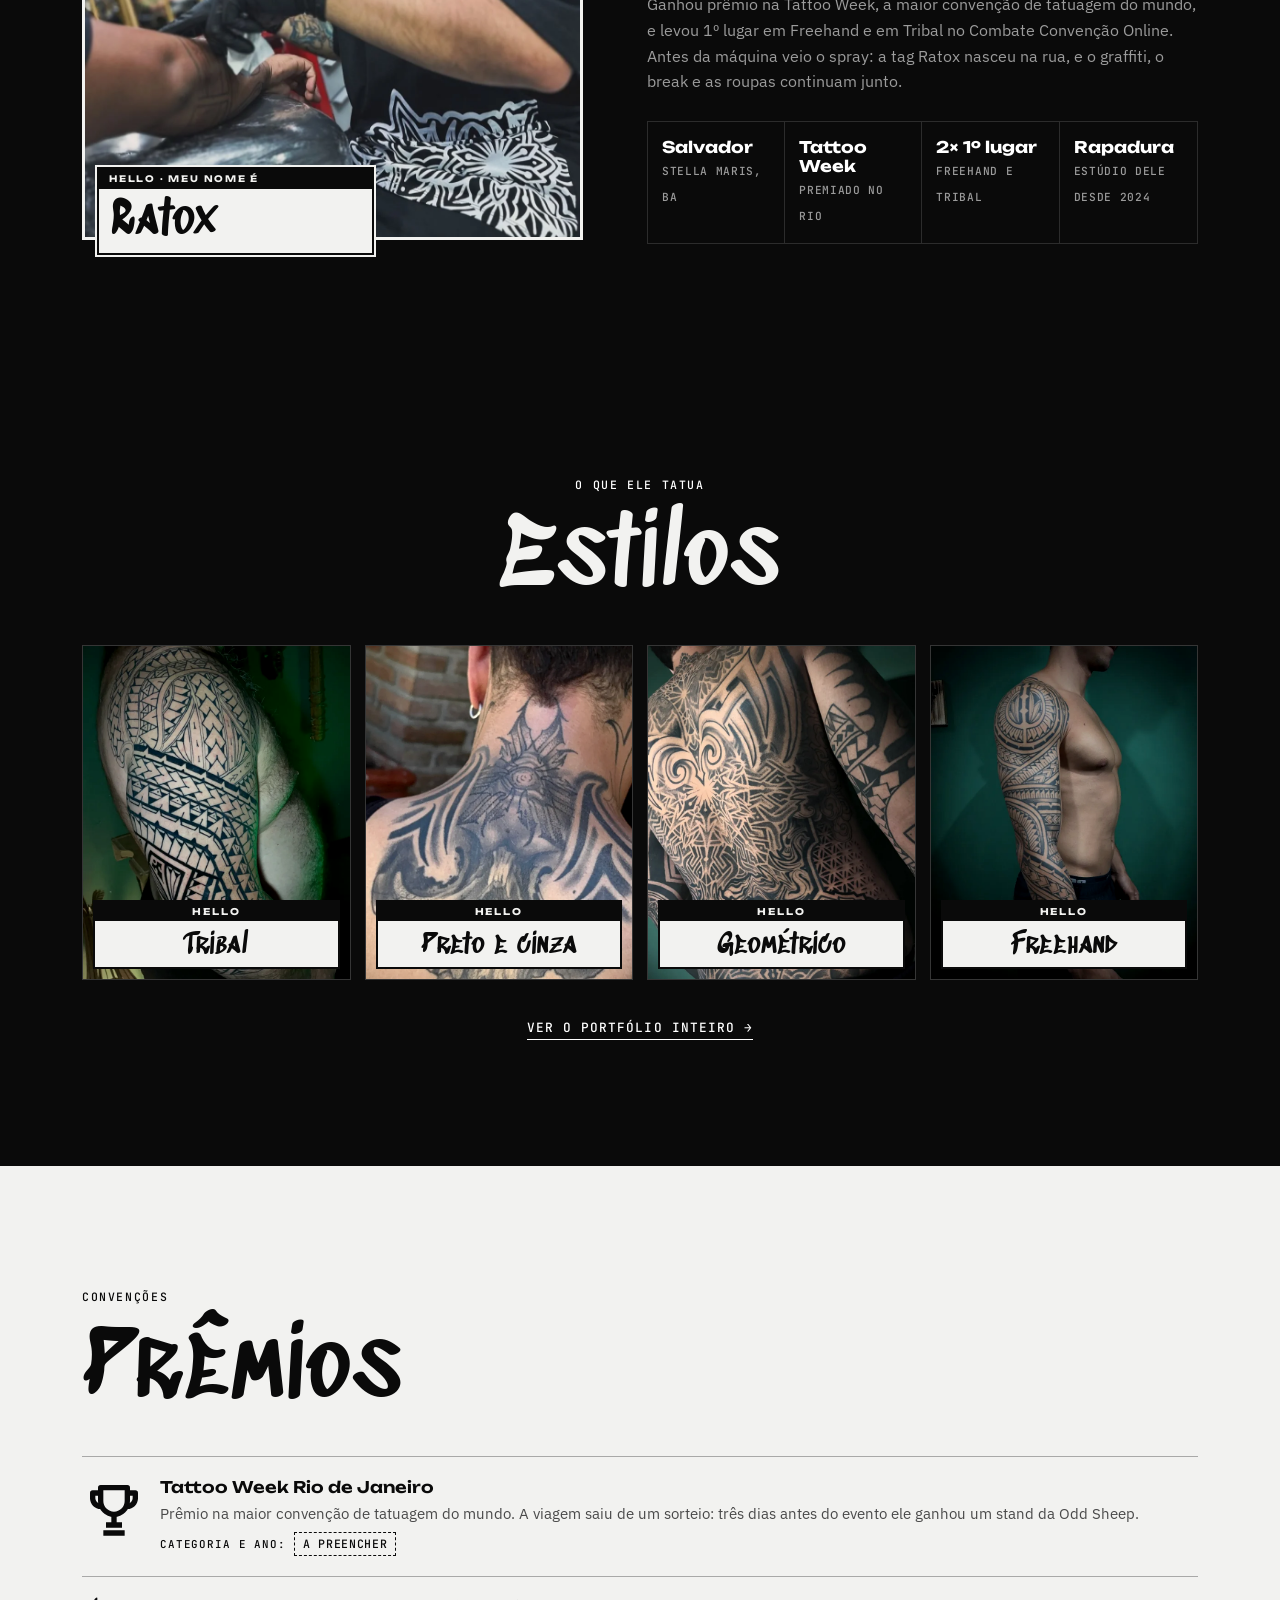
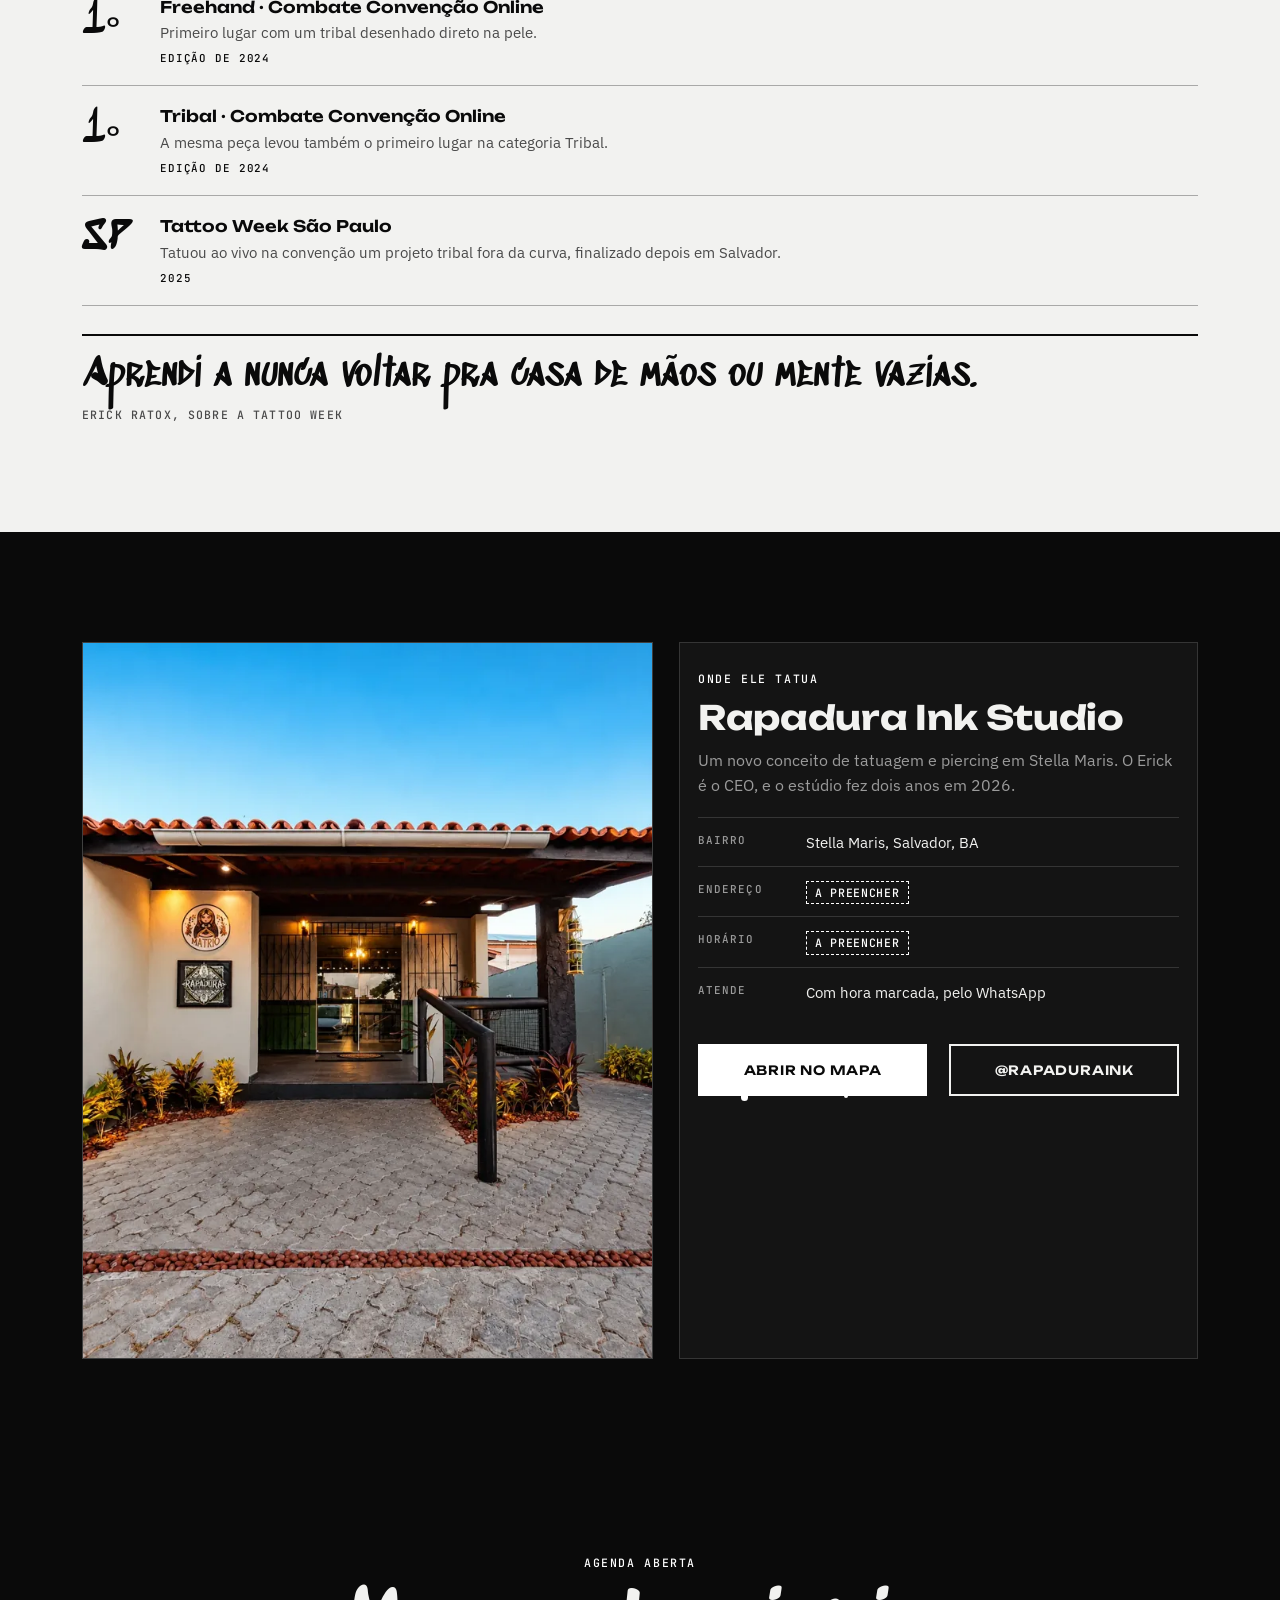
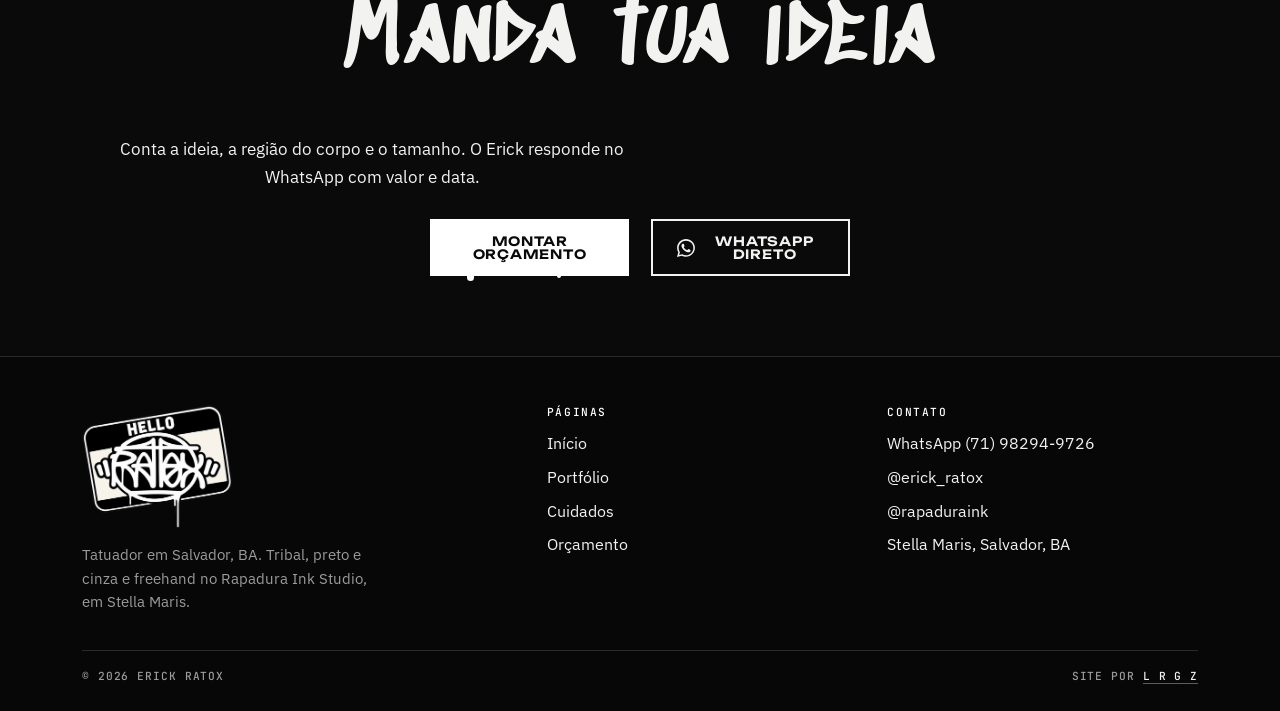
==== commit 93ac000f: "Foto da fachada do Rapadura Ink na seção do estúdio Co-Authored-By: Claude Opus 5.5 <noreply@anthrop" ====
--- a/index.html
+++ b/index.html
@@ -12,8 +12,8 @@
   <meta property="og:description" content="Erick Ratox tatua tribal, preto e cinza e freehand no Rapadura Ink Studio, em Stella Maris, Salvador. Premiado na Tattoo Week.">
   <meta property="og:url" content="https://azeugral.github.io/erick-ratox/">
   <meta property="og:site_name" content="Erick Ratox">
-  <meta property="og:image" content="https://azeugral.github.io/erick-ratox/assets/img/og.jpg?v=20261008e">
-  <meta property="og:image:secure_url" content="https://azeugral.github.io/erick-ratox/assets/img/og.jpg?v=20261008e">
+  <meta property="og:image" content="https://azeugral.github.io/erick-ratox/assets/img/og.jpg?v=20261012">
+  <meta property="og:image:secure_url" content="https://azeugral.github.io/erick-ratox/assets/img/og.jpg?v=20261012">
   <meta property="og:image:type" content="image/jpeg">
   <meta property="og:image:width" content="1200">
   <meta property="og:image:height" content="630">
@@ -27,7 +27,7 @@
   <link rel="preconnect" href="https://fonts.googleapis.com">
   <link rel="preconnect" href="https://fonts.gstatic.com" crossorigin>
   <link href="https://fonts.googleapis.com/css2?family=Sedgwick+Ave+Display&family=Unbounded:wght@600;700;800&family=IBM+Plex+Sans:wght@400;500;600&family=JetBrains+Mono:wght@500;700&display=swap" rel="stylesheet">
-  <link rel="stylesheet" href="css/style.css?v=20261008e">
+  <link rel="stylesheet" href="css/style.css?v=20261012">
   <script type="application/ld+json">
   {
     "@context": "https://schema.org",
@@ -204,7 +204,7 @@
 <section class="section" id="estudio">
   <div class="wrap estudio">
     <div class="estudio__media reveal">
-      <div class="ph"><b>Rapadura Ink</b>foto do estúdio a preencher</div>
+      <img src="assets/img/estudio-rapadura-720.webp" srcset="assets/img/estudio-rapadura-720.webp 716w, assets/img/estudio-rapadura.webp 1119w" sizes="(min-width: 900px) 50vw, 100vw" alt="Fachada do Rapadura Ink Studio, em Stella Maris, Salvador" width="716" height="900" loading="lazy">
     </div>
     <div class="estudio__card reveal">
       <p class="label">Onde ele tatua</p>
@@ -269,6 +269,6 @@
   </div>
 </footer>
 <a class="orc-float" href="orcamento.html">Orçamento</a>
-<script src="js/main.js?v=20261008e" defer></script>
+<script src="js/main.js?v=20261012" defer></script>
 </body>
 </html>
--- a/css/style.css
+++ b/css/style.css
@@ -604,3 +604,9 @@
 .h-tag, .hero__tag, .page-head .h-tag, .manifesto, .quote, .menu__link, .retrato__tag span, .estilo__tag span, .premio__pos, .nf .h-tag { line-height: 1.12; }
 .estilo__tag span { padding-top: 8px; padding-bottom: 6px; }
 .retrato img, .retrato:hover img { filter: none; }
+
+/* Foto do estúdio: no celular corta o céu (quadrado, foco na fachada); no desktop acompanha a altura do card */
+.estudio__media { aspect-ratio: 1; background: var(--asfalto-3); }
+.estudio__media img { width: 100%; height: 100%; object-fit: cover; object-position: 50% 72%; transition: transform .9s var(--ease); }
+.estudio__media:hover img { transform: scale(1.04); }
+@media (min-width: 900px) { .estudio__media { aspect-ratio: auto; min-height: 480px; } }
